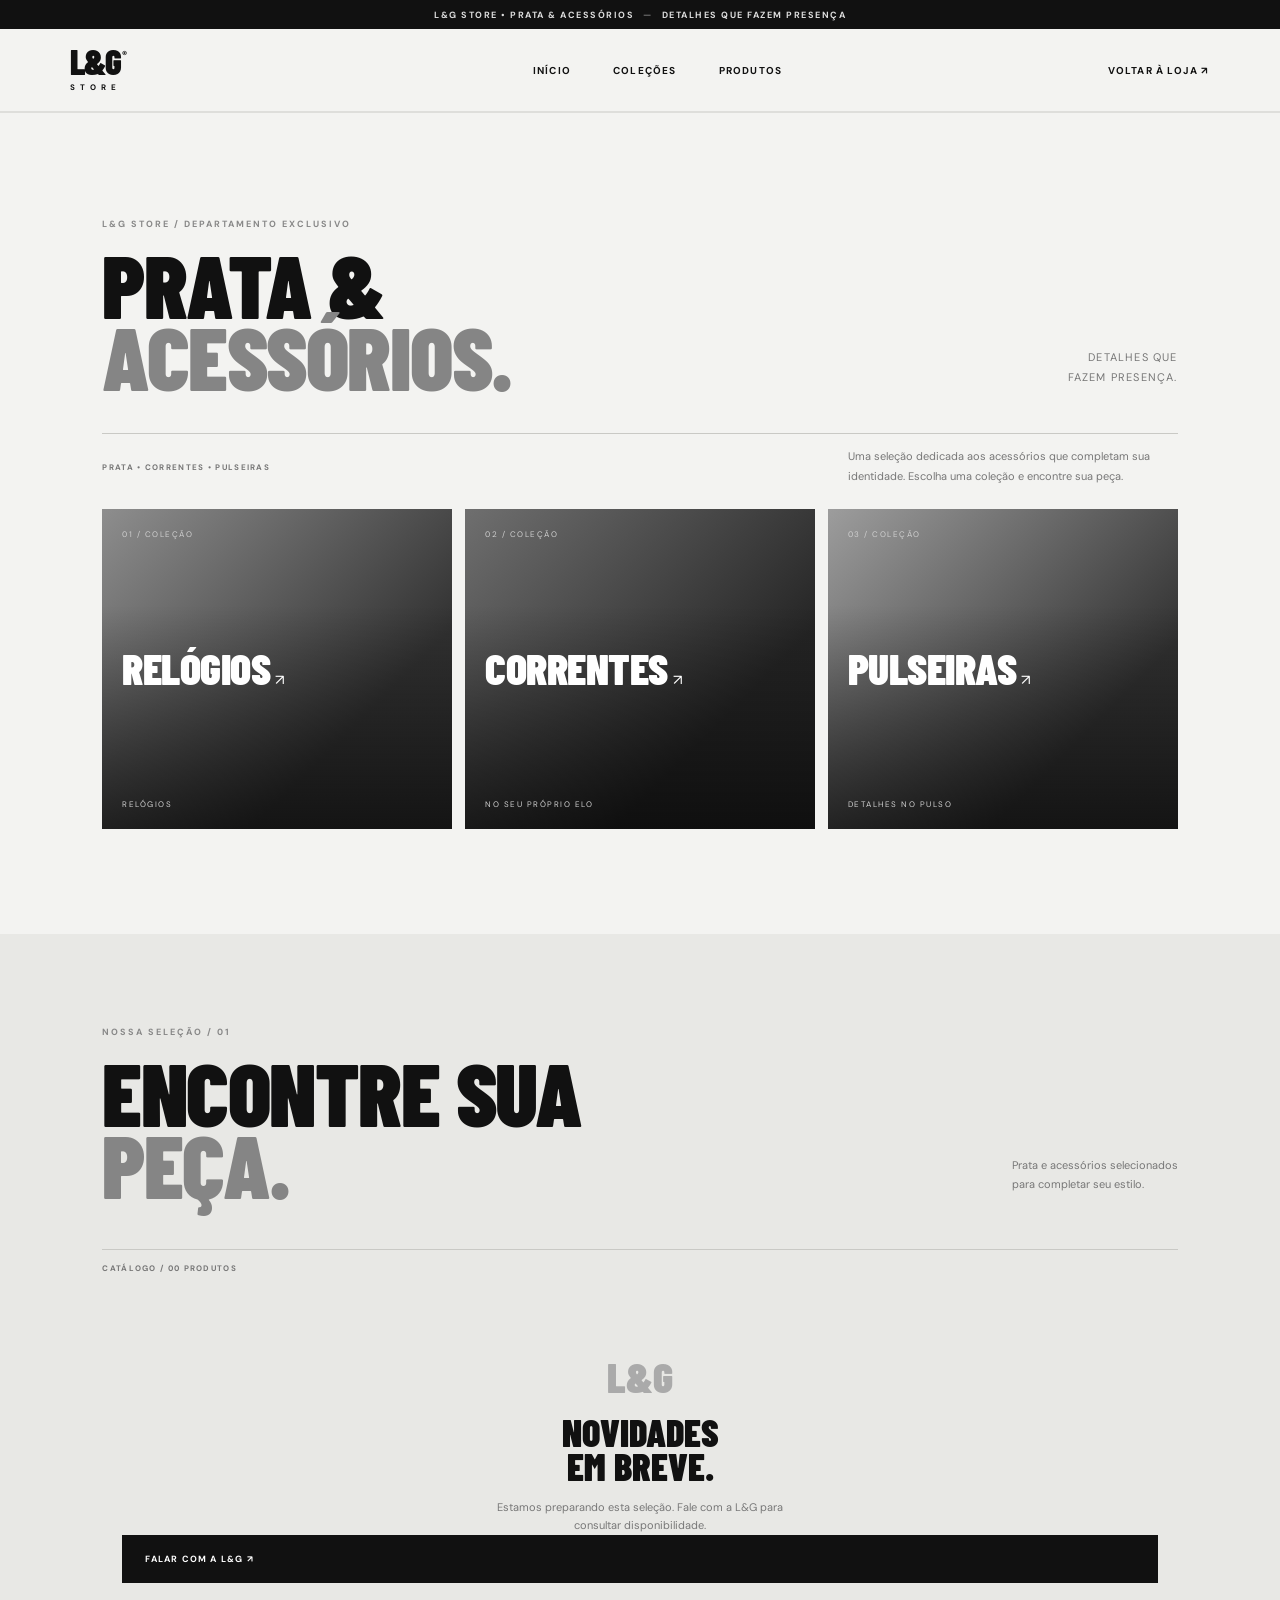
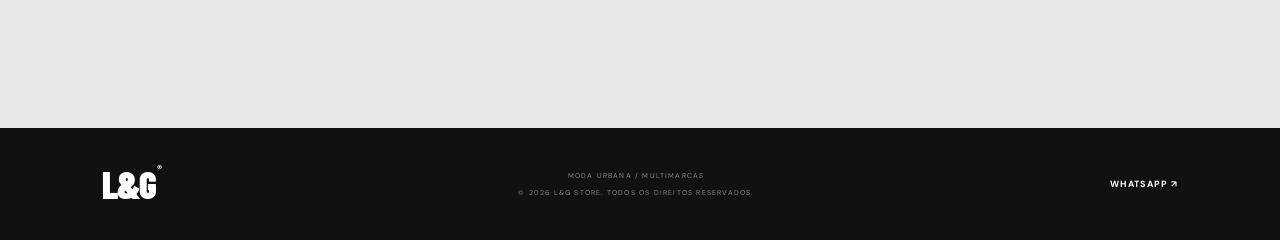
==== acessorios.html @ 32207739 "Renomear coleção prata para relógios" ====
<!doctype html>
<html lang="pt-BR">
<head>
  <meta charset="utf-8">
  <meta name="viewport" content="width=device-width, initial-scale=1">
  <meta name="theme-color" content="#111111">
  <meta name="description" content="Prata e acessórios — L&G STORE.">
  <title>Prata & Acessórios — L&G STORE</title>
  <link rel="preconnect" href="https://fonts.googleapis.com">
  <link rel="preconnect" href="https://fonts.gstatic.com" crossorigin>
  <link href="https://fonts.googleapis.com/css2?family=Barlow+Condensed:wght@500;600;700;800;900&family=DM+Sans:wght@400;500;600;700&display=swap" rel="stylesheet">
  <link rel="stylesheet" href="assets/style.css">
</head>
<body>
  <div class="announcement">L&amp;G STORE • PRATA &amp; ACESSÓRIOS <span>—</span> DETALHES QUE FAZEM PRESENÇA</div>
  <header class="site-header">
    <a class="wordmark" href="index.html" aria-label="L&G Store início">L&amp;G<span>®</span><small>STORE</small></a>
    <nav class="desktop-nav" aria-label="Navegação principal">
      <a href="index.html">INÍCIO</a>
      <a href="#colecoes">COLEÇÕES</a>
      <a href="#catalogo">PRODUTOS</a>
    </nav>
    <div class="header-actions">
      <a class="bag-link" href="index.html#sacola">VOLTAR À LOJA ↗</a>
    </div>
  </header>

  <main>
    <section class="silver-section" id="colecoes">
      <div class="silver-inner">
        <div class="silver-heading">
          <div><p class="eyebrow dark-eyebrow">L&amp;G STORE / DEPARTAMENTO EXCLUSIVO</p><h2>PRATA &amp;<br><span>ACESSÓRIOS.</span></h2></div>
          <p>DETALHES QUE<br>FAZEM PRESENÇA.</p>
        </div>
        <div class="silver-intro"><span>PRATA • CORRENTES • PULSEIRAS</span><p>Uma seleção dedicada aos acessórios que completam sua identidade. Escolha uma coleção e encontre sua peça.</p></div>
        <div class="silver-grid">
          <a class="silver-card silver-prata" href="#catalogo" data-filter="Relógios"><span>01 / COLEÇÃO</span><strong>RELÓGIOS<span>↗</span></strong><small>RELÓGIOS</small></a>
          <a class="silver-card silver-correntes" href="#catalogo" data-filter="Correntes"><span>02 / COLEÇÃO</span><strong>CORRENTES<span>↗</span></strong><small>NO SEU PRÓPRIO ELO</small></a>
          <a class="silver-card silver-pulseiras" href="#catalogo" data-filter="Pulseiras"><span>03 / COLEÇÃO</span><strong>PULSEIRAS<span>↗</span></strong><small>DETALHES NO PULSO</small></a>
        </div>
      </div>
    </section>

    <section class="section products-section" id="catalogo">
      <div class="section-heading products-heading"><div><p class="eyebrow dark-eyebrow">NOSSA SELEÇÃO / 01</p><h2>ENCONTRE SUA<br><span>PEÇA.</span></h2></div><p class="section-note">Prata e acessórios selecionados<br>para completar seu estilo.</p></div>
      <div class="product-toolbar"><span id="accessory-count">CARREGANDO PRODUTOS...</span><button id="show-all" class="text-button" hidden>VER TODOS ×</button></div>
      <div class="product-grid" id="accessory-grid"></div>
      <div class="catalog-empty" id="accessory-empty" hidden><span class="empty-mark">L&amp;G</span><h3>NOVIDADES<br>EM BREVE.</h3><p>Estamos preparando esta seleção. Fale com a L&amp;G para consultar disponibilidade.</p><a class="button button-dark" href="https://wa.me/5511958593868" target="_blank" rel="noopener">FALAR COM A L&amp;G ↗</a></div>
    </section>
  </main>

  <footer class="site-footer">
    <a class="footer-logo" href="index.html">L&amp;G<span>®</span></a>
    <div class="footer-center"><span>MODA URBANA / MULTIMARCAS</span><span>© 2026 L&amp;G STORE. TODOS OS DIREITOS RESERVADOS.</span></div>
    <a class="footer-contact" href="https://wa.me/5511958593868" target="_blank" rel="noopener">WHATSAPP ↗</a>
  </footer>
  <script>
    const money=value=>new Intl.NumberFormat("pt-BR",{style:"currency",currency:"BRL"}).format(Number(value)||0);
    const escapeHTML=value=>String(value).replace(/[&<>"']/g,char=>({"&":"&amp;","<":"&lt;",">":"&gt;",'"':"&quot;","'":"&#39;"}[char]));
    let allProducts=[];
    let activeFilter="";
    const grid=document.querySelector("#accessory-grid");
    function renderAccessories(){
      const terms=["acessório","prata","relógio","relogio","corrente","pulseira"];
      const list=allProducts.filter(p=>{
        const category=String(p.category||"").toLocaleLowerCase("pt-BR");
        const name=String(p.name||"").toLocaleLowerCase("pt-BR");
        const isAccessory=terms.some(term=>category.includes(term)||name.includes(term));
        return isAccessory&&(!activeFilter||category.includes(activeFilter.toLocaleLowerCase("pt-BR"))||name.includes(activeFilter.toLocaleLowerCase("pt-BR")));
      });
      document.querySelector("#accessory-count").textContent="CATÁLOGO / "+String(list.length).padStart(2,"0")+" PRODUTOS";
      document.querySelector("#accessory-empty").hidden=list.length>0;
      grid.innerHTML=list.map(p=>'<article class="product-card"><a class="product-card-link" href="product.html?id='+encodeURIComponent(p.id)+'" target="_blank" rel="noopener"><div class="product-image">'+(p.image?'<img src="'+escapeHTML(p.image)+'" alt="'+escapeHTML(p.name)+'" loading="lazy">':'<span class="product-placeholder">L&amp;G</span>')+'</div><div class="product-info"><div><h3>'+escapeHTML(p.name||"Produto")+'</h3><p>'+escapeHTML([p.brand,p.category].filter(Boolean).join(" / "))+'</p></div><strong class="product-price">'+(p.originalPrice?'<span class="price-real"><small>VALOR REAL</small><del class="price-old">'+money(p.originalPrice)+'</del></span>':'')+'<span class="price-promo"><small>'+(p.originalPrice?'VALOR PROMOCIONAL':'VALOR')+'</small><strong class="price-current">'+money(p.price)+'</strong></span></strong></div><span class="product-buy">VER DETALHES ↗</span></a></article>').join("");
      document.querySelector("#show-all").hidden=!activeFilter;
    }
    fetch("products.json",{cache:"no-store"}).then(response=>{if(!response.ok)throw new Error("Catálogo indisponível");return response.json();}).then(data=>{allProducts=Array.isArray(data)?data:[];renderAccessories();}).catch(()=>{document.querySelector("#accessory-count").textContent="CATÁLOGO INDISPONÍVEL";document.querySelector("#accessory-empty").hidden=false;});
    document.querySelectorAll("[data-filter]").forEach(link=>link.addEventListener("click",()=>{activeFilter=link.dataset.filter;renderAccessories();}));
    document.querySelector("#show-all").addEventListener("click",()=>{activeFilter="";renderAccessories();});
  </script>
</body>
</html>
---- assets/style.css ----
:root{--black:#111;--ink:#171717;--gray:#777;--mid:#b9b9b9;--paper:#f3f3f1;--white:#fff;--line:#dededb;--display:"Barlow Condensed",Impact,sans-serif;--body:"DM Sans",Arial,sans-serif}*{box-sizing:border-box}html{scroll-behavior:smooth}body{margin:0;background:var(--paper);color:var(--black);font-family:var(--body);-webkit-font-smoothing:antialiased}a{color:inherit;text-decoration:none}button{font:inherit}.announcement{height:29px;background:var(--black);color:#ddd;display:flex;align-items:center;justify-content:center;gap:9px;font-size:9px;letter-spacing:1.5px;font-weight:700}.announcement span{color:#777}.site-header{height:83px;padding:0 5.5%;display:flex;align-items:center;justify-content:space-between;background:var(--paper);border-bottom:1px solid var(--line);position:relative;z-index:20}.wordmark{font-family:var(--display);font-weight:900;font-size:35px;line-height:.75;letter-spacing:-2px;position:relative}.wordmark>span,.footer-logo span{font:700 10px var(--body);vertical-align:top;letter-spacing:0;margin-left:2px}.wordmark small{display:block;font:700 8px var(--body);letter-spacing:5px;margin-top:7px}.desktop-nav{display:flex;gap:42px;margin-left:80px}.desktop-nav a,.bag-link{font-size:10px;letter-spacing:1.2px;font-weight:700}.desktop-nav a{transition:opacity .2s}.desktop-nav a:hover,.footer-contact:hover{opacity:.55}.header-actions{display:flex;align-items:center;gap:25px}.icon-button,.menu-toggle{border:0;background:none;padding:7px;cursor:pointer}.icon-button svg,.search-panel svg{width:21px;height:21px;fill:none;stroke:currentColor;stroke-width:1.7}.bag-link{display:flex;gap:9px;align-items:center}.bag-link span{background:var(--black);color:#fff;border-radius:50%;width:19px;height:19px;display:grid;place-items:center;font-size:9px}.menu-toggle{display:none}.search-panel{position:absolute;z-index:30;top:112px;left:0;width:100%;background:#fff;padding:24px 8% 28px;box-shadow:0 15px 30px #00000012}.search-panel[hidden]{display:none}.search-panel form{display:flex;align-items:center;gap:15px;border-bottom:1px solid #aaa;padding:0 0 13px}.search-panel input{border:0;outline:0;flex:1;font:500 16px var(--body);background:transparent;color:var(--black)}.search-panel form button{border:0;background:none;cursor:pointer;font-size:18px}.search-results{padding-top:14px;font-size:12px;color:#777}.search-result{display:flex;justify-content:space-between;padding:10px 0;border-bottom:1px solid #eee;color:var(--black)}.hero{min-height:590px;background:#151515;color:white;position:relative;overflow:hidden;padding:86px 8% 65px;display:flex;align-items:center}.hero:after{content:"";position:absolute;inset:0;background:linear-gradient(90deg,#111 0%,#111 46%,#111c 70%,#1118 100%);pointer-events:none}.hero-grain{position:absolute;inset:0;opacity:.12;background-image:url("data:image/svg+xml,%3Csvg viewBox='0 0 180 180' xmlns='http://www.w3.org/2000/svg'%3E%3Cfilter id='n'%3E%3CfeTurbulence type='fractalNoise' baseFrequency='.9' numOctaves='3' stitchTiles='stitch'/%3E%3C/filter%3E%3Crect width='100%25' height='100%25' filter='url(%23n)' opacity='.4'/%3E%3C/svg%3E")}.hero-copy{position:relative;z-index:2;max-width:650px}.eyebrow{font-size:9px;letter-spacing:2px;font-weight:700;color:#aaa;margin:0 0 23px;display:flex;align-items:center;gap:10px}.eyebrow-line{height:1px;width:28px;background:#aaa}.hero h1,.section-heading h2,.manifesto h2{font:900 clamp(70px,10vw,142px)/.78 var(--display);letter-spacing:-3px;margin:0;text-transform:uppercase}.hero h1 span{color:#8c8c8c}.hero h1 em{font-style:normal;font-size:.69em;letter-spacing:-1px;display:inline-block;margin-top:12px}.hero-description{max-width:370px;color:#bcbcbc;font-size:12px;line-height:1.8;margin:30px 0 28px}.button{min-height:48px;padding:0 22px;display:inline-flex;align-items:center;justify-content:space-between;gap:28px;font-size:9px;font-weight:700;letter-spacing:1.2px;border:1px solid transparent;cursor:pointer;transition:background .2s,color .2s,transform .2s}.button:hover{transform:translateY(-2px)}.button-light{background:#f1f1ef;color:#111}.button-light:hover{background:#bbb}.hero-art{position:absolute;right:8%;top:50%;transform:translateY(-50%);width:37%;height:77%;border:1px solid #ffffff30;background:linear-gradient(145deg,#3a3a3a,#171717 62%);overflow:hidden}.hero-art:before{content:"";position:absolute;width:72%;height:120%;left:15%;top:-10%;background:linear-gradient(130deg,#777,#252525 42%,#555 43%,#1c1c1c 68%);transform:rotate(14deg);opacity:.65}.hero-art:after{content:"";position:absolute;inset:0;background:linear-gradient(110deg,transparent 30%,#fff1 50%,transparent 70%)}.hero-stamp{position:absolute;top:23px;left:23px;z-index:2;font:900 31px/.8 var(--display);letter-spacing:-1px}.hero-stamp small{font:600 6px var(--body);letter-spacing:1.5px}.hero-vertical{position:absolute;right:18px;top:24px;writing-mode:vertical-rl;font-size:7px;letter-spacing:2px;color:#bbb;z-index:2}.hero-index{position:absolute;bottom:23px;left:23px;font:700 13px var(--display);z-index:2}.hero-index span{color:#777;margin:0 5px}.hero-big-type{position:absolute;right:13px;bottom:34px;text-align:right;font:900 clamp(46px,7vw,96px)/.75 var(--display);letter-spacing:-4px;z-index:2}.hero-big-type span{color:#999}.hero-bottom{position:absolute;z-index:3;bottom:21px;left:8%;right:8%;display:flex;justify-content:space-between;color:#929292;font-size:7px;letter-spacing:1.5px}.ticker{overflow:hidden;background:#d9d9d6;border-bottom:1px solid #c7c7c3;padding:15px 0}.ticker-track{display:flex;align-items:center;justify-content:space-around;gap:35px;white-space:nowrap;font:800 17px var(--display);letter-spacing:1px}.ticker-track b{font-size:15px;color:#777}.section{padding:105px 8%}.section-heading{display:flex;align-items:flex-end;justify-content:space-between;margin-bottom:42px}.dark-eyebrow{color:#888;margin-bottom:18px}.section-heading h2{font-size:clamp(58px,7vw,92px);line-height:.8;letter-spacing:-1.5px}.section-heading h2 span{color:#858585}.section-note{font-size:11px;line-height:1.8;color:#777;margin:0 0 4px}.category-grid{display:grid;grid-template-columns:1.1fr 1fr 1fr;gap:13px}.category-card{min-height:320px;position:relative;overflow:hidden;padding:20px;color:#fff;background:#272727;display:flex;flex-direction:column;justify-content:space-between;isolation:isolate}.category-card:before{content:"";position:absolute;inset:0;z-index:-1;opacity:.9;transition:transform .5s}.category-card:hover:before{transform:scale(1.06)}.category-one:before{background:linear-gradient(135deg,#777,#252525 65%)}.category-two:before{background:linear-gradient(135deg,#4b4b4b,#171717 75%)}.category-three:before{background:linear-gradient(135deg,#999,#333 75%)}.category-card:after{content:"";position:absolute;inset:0;background:linear-gradient(0deg,#0009,transparent 70%);z-index:-1}.category-number,.category-card small{font-size:8px;letter-spacing:1.5px;color:#d0d0d0}.category-card strong{font:900 clamp(36px,5vw,65px)/.8 var(--display);letter-spacing:-1px}.category-card strong span{font:400 19px var(--body);margin-left:8px}.products-section{background:#e8e8e5;padding-top:92px}.products-heading{margin-bottom:50px}.product-toolbar{display:flex;justify-content:space-between;border-top:1px solid #c9c9c5;padding:13px 0;font-size:8px;font-weight:700;letter-spacing:1.3px;color:#777}.text-button{border:0;background:none;font-size:8px;font-weight:700;letter-spacing:1px;cursor:pointer}.product-grid{display:grid;grid-template-columns:repeat(4,minmax(0,1fr));gap:14px}.product-card{min-width:0}.product-image{aspect-ratio:3/4;background:#d1d1ce;display:grid;place-items:center;position:relative;overflow:hidden}.product-image img{width:100%;height:100%;object-fit:cover}.product-placeholder{font:900 42px var(--display);color:#999;letter-spacing:-2px}.product-info{padding:13px 1px;display:flex;justify-content:space-between;gap:10px}.product-info h3{font-size:11px;margin:0 0 5px}.product-info p{font-size:9px;color:#777;margin:0}.product-price{font-size:11px;font-weight:700;white-space:nowrap}.product-buy{width:100%;border:1px solid #aaa;background:transparent;padding:12px;font-size:8px;letter-spacing:1px;font-weight:700;cursor:pointer}.product-buy:hover{background:#111;color:#fff}.catalog-empty{text-align:center;padding:65px 20px 40px}.empty-mark{font:900 42px var(--display);color:#aaa}.catalog-empty h3{font:900 38px/.9 var(--display);margin:14px 0}.catalog-empty p{font-size:11px;color:#777;max-width:330px;line-height:1.7;margin:0 auto}.manifesto{background:#181818;color:#fff;padding:27px 8% 75px}.manifesto-top{display:flex;justify-content:space-between;border-bottom:1px solid #444;padding-bottom:18px;margin-bottom:74px;font-size:8px;letter-spacing:1.5px;color:#aaa}.manifesto .eyebrow{margin-bottom:24px}.manifesto h2{font-size:clamp(64px,10vw,130px)}.manifesto h2 span{color:#777}.manifesto-bottom{display:flex;justify-content:space-between;align-items:flex-end;margin-top:43px}.manifesto-bottom p{max-width:330px;color:#aaa;font-size:11px;line-height:1.8;margin:0}.button-outline{border-color:#777;color:#fff}.button-outline:hover{background:#fff;color:#111}.site-footer{background:#111;color:#fff;padding:34px 8%;display:flex;align-items:center;justify-content:space-between}.footer-logo{font:900 37px var(--display);letter-spacing:-2px}.footer-center{display:flex;flex-direction:column;gap:8px;text-align:center;font-size:7px;letter-spacing:1.2px;color:#888}.footer-contact{font-size:9px;letter-spacing:1px;font-weight:700}.bag-drawer{position:fixed;z-index:60;right:0;top:0;height:100dvh;width:min(460px,100%);background:var(--paper);padding:30px;display:flex;flex-direction:column;transform:translateX(105%);transition:transform .3s ease}.bag-drawer.open{transform:translateX(0)}.bag-head{display:flex;justify-content:space-between;align-items:flex-start;border-bottom:1px solid #ccc;padding-bottom:20px}.bag-head h2{font:900 38px var(--display);margin:0}.bag-head h2 span{color:#888}.close-button{border:0;background:none;font-size:20px;cursor:pointer}.bag-items{flex:1;overflow:auto;padding:20px 0}.bag-empty{font-size:12px;color:#777}.bag-row{display:flex;justify-content:space-between;gap:12px;border-bottom:1px solid #ddd;padding:13px 0;font-size:11px}.bag-row button{border:0;background:none;text-decoration:underline;font-size:9px;cursor:pointer}.bag-footer{border-top:1px solid #ccc;padding-top:18px}.bag-total{display:flex;justify-content:space-between;margin-bottom:18px;font-size:10px;letter-spacing:1px}.button-dark{background:#111;color:#fff;width:100%}.button-dark:disabled{opacity:.4;cursor:not-allowed}.bag-footer small{display:block;text-align:center;color:#888;font-size:9px;margin-top:12px}.drawer-backdrop{position:fixed;inset:0;background:#0008;z-index:50;opacity:0;visibility:hidden;transition:.3s}.drawer-backdrop.visible{opacity:1;visibility:visible}.mobile-menu{display:none}
@media(max-width:760px){.announcement{font-size:7px;letter-spacing:1px}.site-header{height:70px;padding:0 5%}.wordmark{font-size:30px}.desktop-nav{display:none}.header-actions{gap:13px}.bag-link{font-size:9px}.menu-toggle{display:flex;flex-direction:column;gap:5px}.menu-toggle span{width:20px;height:1px;background:#111}.search-panel{top:99px;padding:20px 5%}.search-panel input{font-size:13px}.hero{min-height:650px;padding:75px 7% 75px;align-items:flex-start}.hero:after{background:linear-gradient(180deg,#111 0%,#111e 50%,#1119 100%)}.hero-copy{margin-top:20px}.hero h1{font-size:clamp(65px,15vw,105px)}.hero-description{font-size:11px;max-width:300px;margin-top:24px}.hero-art{width:66%;height:42%;right:7%;top:auto;bottom:62px;transform:none;opacity:.72}.hero-big-type{font-size:65px}.hero-bottom{left:7%;right:7%;font-size:6px;bottom:18px}.hero-bottom span:nth-child(2){display:none}.ticker-track{justify-content:flex-start;gap:22px;font-size:14px}.section{padding:72px 6%}.section-heading{align-items:flex-start;gap:20px;flex-direction:column;margin-bottom:30px}.section-heading h2{font-size:70px}.section-note{font-size:10px}.category-grid{grid-template-columns:1fr 1fr;gap:9px}.category-card{min-height:220px;padding:14px}.category-card:first-child{grid-column:span 2;min-height:245px}.category-card strong{font-size:clamp(36px,10vw,54px)}.category-number,.category-card small{font-size:7px}.products-section{padding-top:70px}.product-grid{grid-template-columns:repeat(2,minmax(0,1fr));gap:18px 10px}.product-info{flex-direction:column;gap:6px}.product-info h3{font-size:10px}.product-price{font-size:10px}.product-buy{padding:11px 5px;font-size:7px}.catalog-empty{padding:48px 10px 30px}.manifesto{padding:25px 6% 55px}.manifesto-top{margin-bottom:60px;font-size:7px}.manifesto h2{font-size:clamp(58px,13vw,90px)}.manifesto-bottom{align-items:flex-start;flex-direction:column;gap:25px}.site-footer{padding:28px 6%;display:grid;grid-template-columns:1fr 1fr;gap:20px}.footer-center{text-align:left;grid-column:1/-1;grid-row:2}.footer-contact{text-align:right}.bag-drawer{padding:23px}.mobile-menu{position:absolute;z-index:19;top:99px;left:0;right:0;background:#f3f3f1;padding:22px 6%;display:none;flex-direction:column}.mobile-menu.open{display:flex}.mobile-menu a{padding:15px 0;border-bottom:1px solid #ddd;font:800 24px var(--display)}}
@media(min-width:761px) and (max-width:1000px){.hero{padding-left:6%;padding-right:6%}.hero-art{right:6%;width:39%}.hero h1{font-size:100px}.section{padding-left:6%;padding-right:6%}.category-card{min-height:260px}.product-grid{grid-template-columns:repeat(3,minmax(0,1fr))}}

/* Silver department */
.silver-section{background:#171717;color:#fff;padding:94px 8% 100px;position:relative;overflow:hidden}
.silver-section:before{content:"925";position:absolute;right:5%;top:5%;font:900 clamp(150px,25vw,340px)/.8 var(--display);letter-spacing:-12px;color:#ffffff08;pointer-events:none}
.silver-inner{position:relative;z-index:1;max-width:1500px;margin:0 auto}
.silver-heading{display:flex;align-items:flex-end;justify-content:space-between;gap:25px;border-bottom:1px solid #ffffff35;padding-bottom:35px}
.silver-heading .eyebrow{color:#aaa}
.silver-heading h2{font:900 clamp(64px,8vw,112px)/.78 var(--display);letter-spacing:-2px;margin:0}
.silver-heading h2 span{color:#888}
.silver-heading>p{font-size:9px;line-height:1.8;letter-spacing:1.8px;color:#aaa;text-align:right;margin:0 0 5px}
.silver-intro{display:flex;justify-content:space-between;align-items:center;gap:25px;padding:22px 0 30px}
.silver-intro>span{font-size:9px;letter-spacing:1.5px;font-weight:700;color:#c7c7c7}
.silver-intro p{max-width:330px;color:#999;font-size:10px;line-height:1.7;margin:0}
.silver-grid{display:grid;grid-template-columns:repeat(3,minmax(0,1fr));gap:13px}
.silver-card{min-height:290px;padding:19px;display:flex;flex-direction:column;justify-content:space-between;position:relative;overflow:hidden;background:#292929;color:#fff;border:1px solid #ffffff20;isolation:isolate}
.silver-card:before{content:"";position:absolute;inset:0;z-index:-2;transition:transform .5s}
.silver-card:hover:before{transform:scale(1.06)}
.silver-card:after{content:"";position:absolute;inset:0;z-index:-1;background:linear-gradient(0deg,#080808e8,transparent 75%)}
.silver-prata:before{background:radial-gradient(ellipse at 70% 35%,#bdbdbd,#555 34%,#242424 75%)}
.silver-correntes:before{background:radial-gradient(ellipse at 55% 42%,#999,#454545 38%,#202020 78%)}
.silver-pulseiras:before{background:radial-gradient(ellipse at 65% 35%,#aaa,#4a4a4a 35%,#202020 78%)}
.silver-card>span,.silver-card small{font-size:8px;letter-spacing:1.5px;color:#d0d0d0}
.silver-card strong{font:900 clamp(34px,4.5vw,60px)/.85 var(--display);letter-spacing:-1px}
.silver-card strong span{font:400 17px var(--body);margin-left:8px}
@media(max-width:760px){
 .silver-section{padding:70px 6% 75px}
 .silver-heading{align-items:flex-start;flex-direction:column;padding-bottom:25px}
 .silver-heading h2{font-size:clamp(58px,13vw,86px)}
 .silver-heading>p{text-align:left}
 .silver-intro{align-items:flex-start;flex-direction:column;gap:10px;padding:18px 0 22px}
 .silver-grid{grid-template-columns:1fr 1fr;gap:9px}
 .silver-card{min-height:205px;padding:14px}
 .silver-card:last-child{grid-column:span 2;min-height:190px}
 .silver-card strong{font-size:clamp(35px,9vw,52px)}
}

/* Silver department — unified with the L&G editorial layout */
.silver-section{background:var(--paper);color:var(--black);padding:105px 8%;border-top:1px solid var(--line)}
.silver-section:before{display:none}
.silver-inner{max-width:none}
.silver-heading{align-items:flex-end;border:0;padding:0;margin-bottom:42px}
.silver-heading .eyebrow{color:#888;margin-bottom:18px}
.silver-heading h2{font:900 clamp(58px,7vw,92px)/.8 var(--display);letter-spacing:-1.5px;margin:0}
.silver-heading h2 span{color:#858585}
.silver-heading>p{color:#777;font-size:11px;line-height:1.8;letter-spacing:1.2px;margin:0 0 4px}
.silver-intro{border-top:1px solid #c9c9c5;padding:13px 0 22px}
.silver-intro>span{color:#777;font-size:8px;letter-spacing:1.3px}
.silver-intro p{color:#777;font-size:11px;line-height:1.8}
.silver-grid{gap:13px}
.silver-card{min-height:320px;padding:20px;border:0;background:#272727;isolation:isolate}
.silver-card:before{opacity:.9}
.silver-prata:before{background:linear-gradient(135deg,#999,#333 70%)}
.silver-correntes:before{background:linear-gradient(135deg,#777,#252525 70%)}
.silver-pulseiras:before{background:linear-gradient(135deg,#aaa,#333 72%)}
.silver-card:after{background:linear-gradient(0deg,#0009,transparent 70%)}
.silver-card>span,.silver-card small{font-size:8px;letter-spacing:1.5px;color:#d0d0d0}
.silver-card strong{font:900 clamp(36px,5vw,65px)/.8 var(--display);letter-spacing:-1px}
.silver-card strong span{font:400 19px var(--body);margin-left:8px}
@media(max-width:760px){
 .silver-section{padding:72px 6%}
 .silver-heading{align-items:flex-start;flex-direction:column;gap:20px;margin-bottom:30px}
 .silver-heading h2{font-size:70px}
 .silver-heading>p{font-size:10px}
 .silver-intro{align-items:flex-start;flex-direction:column;gap:10px;padding:13px 0 20px}
 .silver-grid{grid-template-columns:1fr 1fr;gap:9px}
 .silver-card{min-height:220px;padding:14px}
 .silver-card:last-child{grid-column:span 2;min-height:245px}
 .silver-card strong{font-size:clamp(36px,10vw,54px)}
}
@media(min-width:761px) and (max-width:1000px){.silver-section{padding-left:6%;padding-right:6%}.silver-card{min-height:260px}}


/* Página de detalhes do produto */
.product-details-section{background:var(--paper);padding:36px 8% 100px;min-height:70vh}
.product-details-section[hidden]{display:none}
.details-top{display:flex;justify-content:space-between;align-items:center;border-bottom:1px solid var(--line);padding-bottom:16px;margin-bottom:32px;font-size:8px;letter-spacing:1.3px;color:#777}
.details-back{border:0;background:none;padding:8px 0;font:700 9px var(--body);letter-spacing:1px;cursor:pointer;color:var(--black)}
.details-layout{display:grid;grid-template-columns:minmax(0,1.15fr) minmax(300px,.85fr);gap:6%;align-items:start}
.details-gallery{display:grid;grid-template-columns:1fr 1fr;gap:12px}
.details-gallery img{width:100%;aspect-ratio:3/4;object-fit:cover;background:#ddd}
.details-copy{padding:15px 0;max-width:480px}
.details-copy h2{font:900 clamp(48px,6vw,76px)/.85 var(--display);letter-spacing:-1.5px;margin:0 0 20px}
.details-description{font-size:11px;color:#777;line-height:1.8;margin:0 0 30px}
.details-option{border-top:1px solid #ccc;padding:18px 0}
.details-option>span{display:flex;justify-content:space-between;font-size:9px;letter-spacing:1.2px;font-weight:700}
.details-option>span b{color:#777}
.color-options,.size-options{display:flex;gap:8px;flex-wrap:wrap;margin-top:14px}
.color-option,.size-option{border:1px solid #bbb;background:transparent;padding:11px 15px;font-size:9px;font-weight:700;letter-spacing:.5px;cursor:pointer}
.color-option.active{background:#111;color:#fff;border-color:#111}
.size-option.available{background:#111;color:#fff;border-color:#111;min-width:52px}
.size-option.sold-out{color:#aaa;text-decoration:line-through;cursor:not-allowed;background:#e8e8e5}
.stock-note{font-size:10px;line-height:1.7;color:#777;margin:8px 0 22px}
.details-buy{width:100%;min-height:52px;background:#111;color:#fff;border:1px solid #111;font-size:9px;font-weight:700;letter-spacing:1.2px;cursor:pointer}
.details-buy:hover{background:#333}
@media(max-width:760px){
 .product-details-section{padding:25px 6% 70px}
 .details-top{font-size:7px}
 .details-layout{grid-template-columns:1fr;gap:25px}
 .details-gallery{gap:8px}
 .details-copy{padding:0}
 .details-copy h2{font-size:58px}
}

/* Card inteiro abre a página individual do produto em nova aba */
.product-card-link{display:block;color:inherit}
.product-card-link .product-buy{display:block;text-align:center}
.product-card-link:hover .product-buy{background:#111;color:#fff}


/* Preço promocional */
.product-price{display:flex;flex-direction:column;align-items:flex-end;gap:6px;white-space:nowrap}.price-real,.price-promo{display:flex;flex-direction:column;align-items:flex-end;gap:2px}.price-real small,.price-promo small{font-size:7px;letter-spacing:1px;font-weight:700;color:#777}.price-old{font-size:9px;color:#888;text-decoration:line-through;font-weight:500}.price-promo{background:#111;color:#fff;padding:6px 8px}.price-promo small{color:#c5c5c5}.price-current{font-size:13px;font-weight:900;color:#fff}


/* Tipografia mais equilibrada nos cards de categorias */
.category-card strong,
.silver-card strong{font-size:clamp(27px,3.4vw,44px);line-height:.9;letter-spacing:-.5px}
.category-card strong span,
.silver-card strong span{font-size:15px;margin-left:5px}
@media(max-width:760px){
  .category-card strong,
  .silver-card strong{font-size:clamp(24px,6.8vw,36px);line-height:.92;letter-spacing:-.3px}
  .category-card strong span,
  .silver-card strong span{font-size:13px;margin-left:4px}
}


/* Ajuste específico para o título ACESSÓRIOS caber no card */
.category-three strong{font-size:clamp(22px,2.6vw,34px);letter-spacing:-.7px;white-space:nowrap}
.category-three strong span{font-size:13px;margin-left:4px}
@media(max-width:760px){
  .category-three strong{font-size:clamp(21px,5.6vw,29px);letter-spacing:-.5px}
  .category-three strong span{font-size:12px;margin-left:3px}
}


/* Imagem centralizada no card de Prata & Acessórios */
.category-three:before{
  background:
    linear-gradient(0deg,rgba(0,0,0,.38),rgba(0,0,0,.08)),
    url("Joias Prateadas Flutuando em Estúdio.png") center center / cover no-repeat;
}


/* Imagem centralizada no card de Camisetas */
.category-one:before{
  background:
    linear-gradient(0deg,rgba(0,0,0,.38),rgba(0,0,0,.08)),
    url("Camisetas Polo Flutuantes em Estúdio Futurista.png") center center / cover no-repeat;
}


/* Imagem centralizada no card de Calças */
.category-two:before{
  background:
    linear-gradient(0deg,rgba(0,0,0,.38),rgba(0,0,0,.08)),
    url("Trio de Calças Flutuantes em Estúdio Futurista.png") center center / cover no-repeat;
}
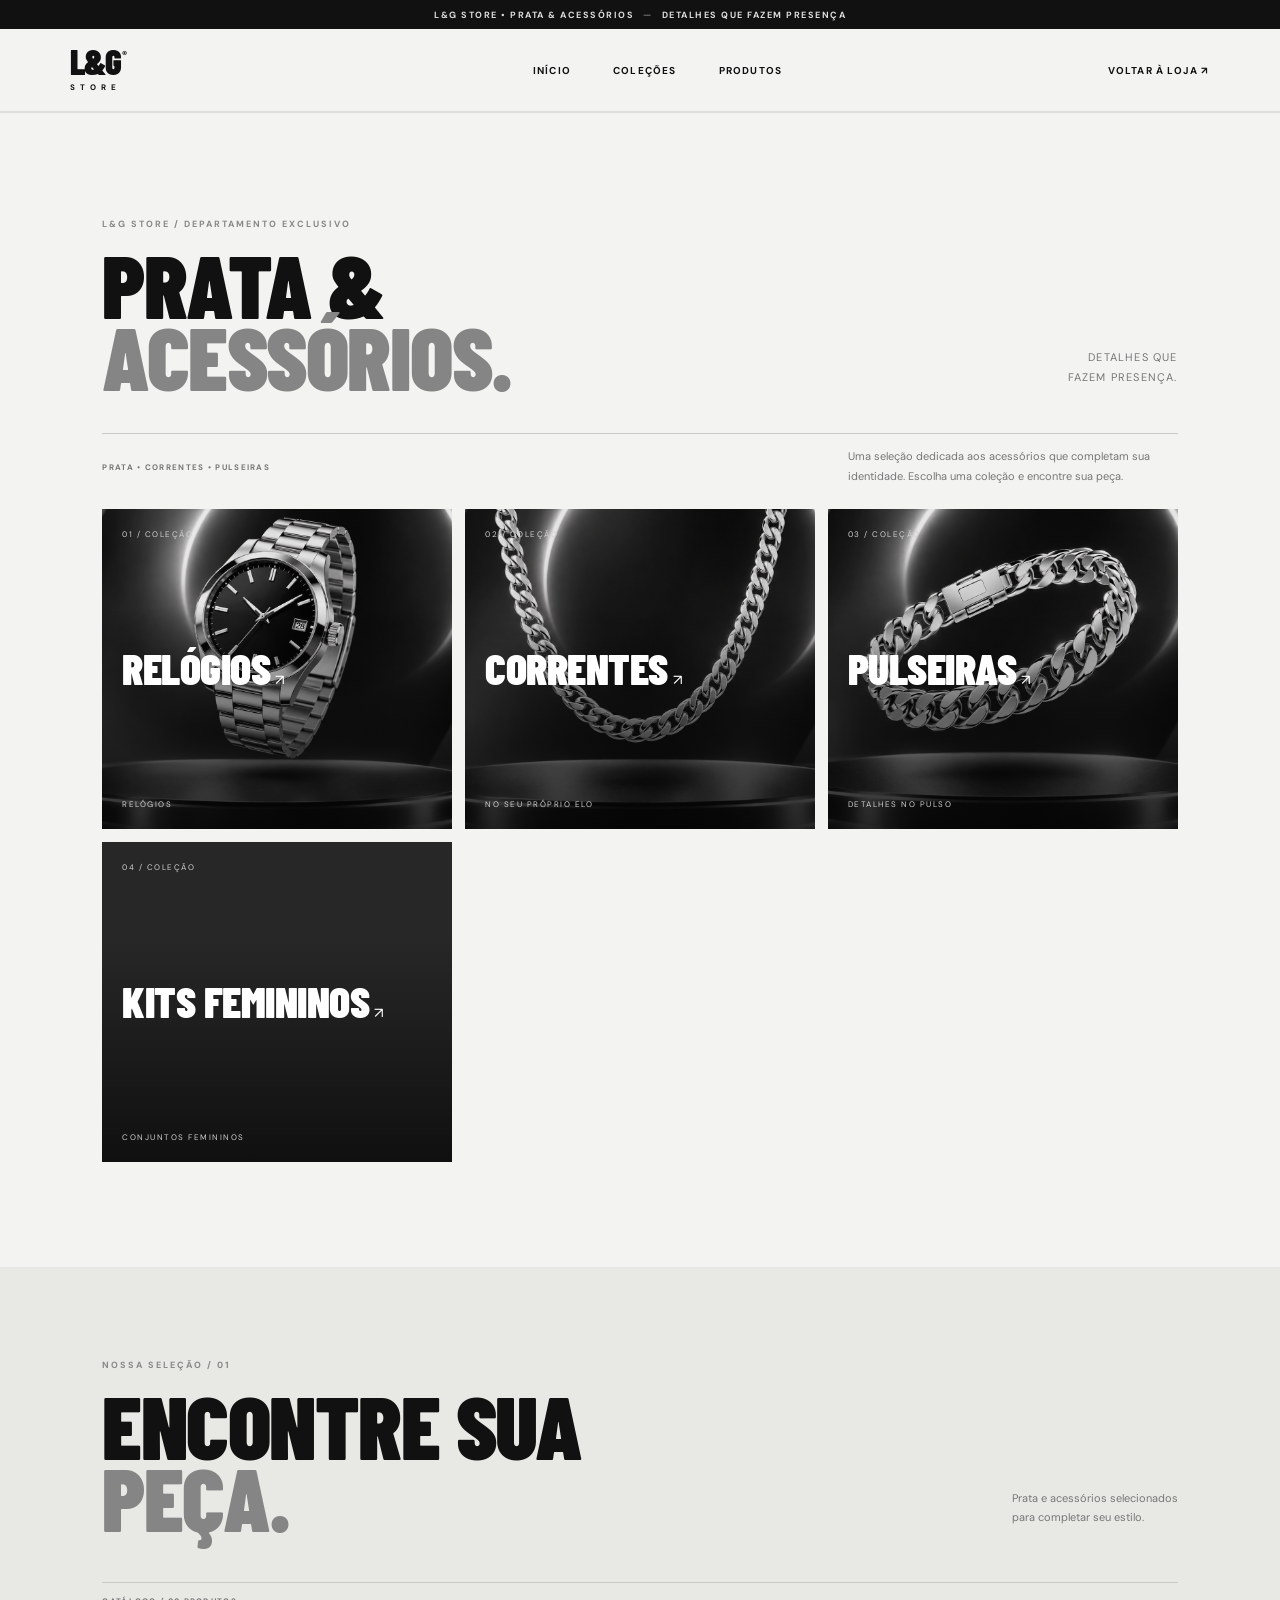
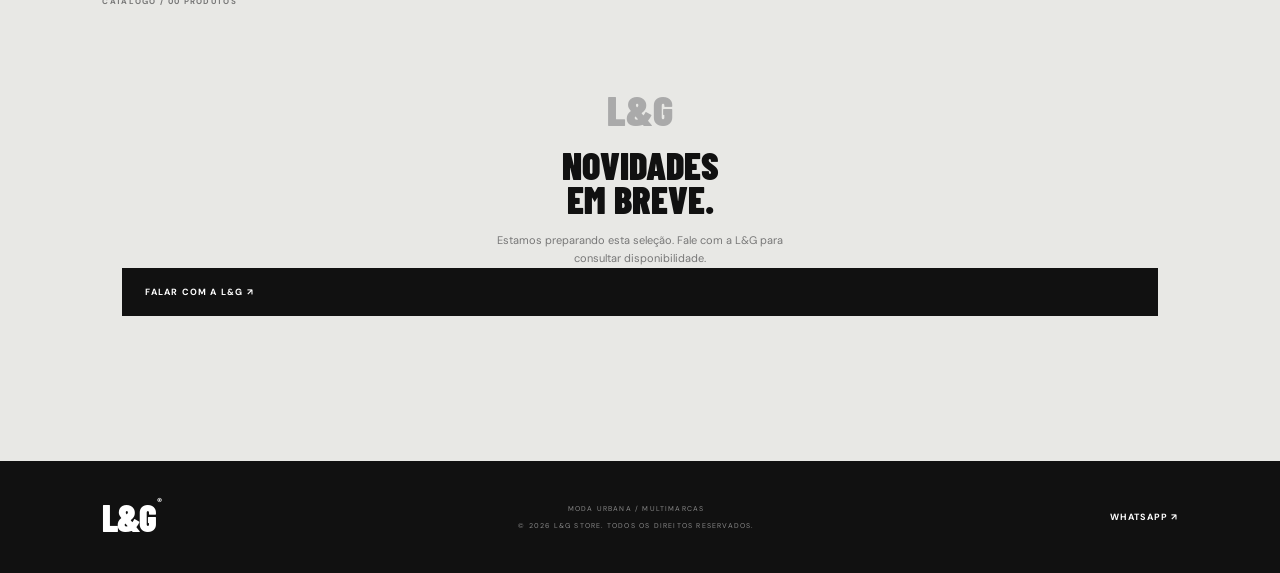
==== commit 5988fba5: "Adiciona coleção Kits Femininos em Prata & Acessórios" ====
--- a/acessorios.html
+++ b/acessorios.html
@@ -34,9 +34,10 @@
         </div>
         <div class="silver-intro"><span>PRATA • CORRENTES • PULSEIRAS</span><p>Uma seleção dedicada aos acessórios que completam sua identidade. Escolha uma coleção e encontre sua peça.</p></div>
         <div class="silver-grid">
-          <a class="silver-card silver-prata" href="#catalogo" data-filter="Relógios"><span>01 / COLEÇÃO</span><strong>RELÓGIOS<span>↗</span></strong><small>RELÓGIOS</small></a>
-          <a class="silver-card silver-correntes" href="#catalogo" data-filter="Correntes"><span>02 / COLEÇÃO</span><strong>CORRENTES<span>↗</span></strong><small>NO SEU PRÓPRIO ELO</small></a>
-          <a class="silver-card silver-pulseiras" href="#catalogo" data-filter="Pulseiras"><span>03 / COLEÇÃO</span><strong>PULSEIRAS<span>↗</span></strong><small>DETALHES NO PULSO</small></a>
+          <a class="silver-card silver-prata" href="relogios.html"><span>01 / COLEÇÃO</span><strong>RELÓGIOS<span>↗</span></strong><small>RELÓGIOS</small></a>
+          <a class="silver-card silver-correntes" href="correntes.html"><span>02 / COLEÇÃO</span><strong>CORRENTES<span>↗</span></strong><small>NO SEU PRÓPRIO ELO</small></a>
+          <a class="silver-card silver-pulseiras" href="pulseiras.html"><span>03 / COLEÇÃO</span><strong>PULSEIRAS<span>↗</span></strong><small>DETALHES NO PULSO</small></a>
+          <a class="silver-card silver-kits" href="#catalogo" data-filter="kits femininos"><span>04 / COLEÇÃO</span><strong>KITS FEMININOS<span>↗</span></strong><small>CONJUNTOS FEMININOS</small></a>
         </div>
       </div>
     </section>
@@ -61,7 +62,7 @@
     let activeFilter="";
     const grid=document.querySelector("#accessory-grid");
     function renderAccessories(){
-      const terms=["acessório","prata","relógio","relogio","corrente","pulseira"];
+      const terms=["acessório","prata","relógio","relogio","corrente","pulseira","kit","feminino"];
       const list=allProducts.filter(p=>{
         const category=String(p.category||"").toLocaleLowerCase("pt-BR");
         const name=String(p.name||"").toLocaleLowerCase("pt-BR");
--- a/assets/style.css
+++ b/assets/style.css
@@ -19,9 +19,9 @@
 .silver-card:before{content:"";position:absolute;inset:0;z-index:-2;transition:transform .5s}
 .silver-card:hover:before{transform:scale(1.06)}
 .silver-card:after{content:"";position:absolute;inset:0;z-index:-1;background:linear-gradient(0deg,#080808e8,transparent 75%)}
-.silver-prata:before{background:radial-gradient(ellipse at 70% 35%,#bdbdbd,#555 34%,#242424 75%)}
-.silver-correntes:before{background:radial-gradient(ellipse at 55% 42%,#999,#454545 38%,#202020 78%)}
-.silver-pulseiras:before{background:radial-gradient(ellipse at 65% 35%,#aaa,#4a4a4a 35%,#202020 78%)}
+.silver-prata:before{background:linear-gradient(0deg,#1119,transparent 70%),url("Relógio de Aço em Plataforma Iluminada.png") center/cover no-repeat}
+.silver-correntes:before{background:linear-gradient(0deg,#1119,transparent 70%),url("Colar Cuban Prateado em Exibição Futurista.png") center/cover no-repeat}
+.silver-pulseiras:before{background:linear-gradient(0deg,#1119,transparent 70%),url("Pulseira cubana prateada em destaque.png") center/cover no-repeat}
 .silver-card>span,.silver-card small{font-size:8px;letter-spacing:1.5px;color:#d0d0d0}
 .silver-card strong{font:900 clamp(34px,4.5vw,60px)/.85 var(--display);letter-spacing:-1px}
 .silver-card strong span{font:400 17px var(--body);margin-left:8px}
@@ -158,3 +158,12 @@
     linear-gradient(0deg,rgba(0,0,0,.38),rgba(0,0,0,.08)),
     url("Trio de Calças Flutuantes em Estúdio Futurista.png") center center / cover no-repeat;
 }
+/* Ajuste do título de lançamentos para caber melhor em telas pequenas */
+@media(max-width:760px){.products-heading h2{font-size:clamp(48px,12vw,62px);letter-spacing:-1px}}
+
+
+/* Imagens das coleções de acessórios — regras finais para prevalecer sobre os estilos anteriores */
+.silver-card:before{background-position:center!important;background-size:cover!important;background-repeat:no-repeat!important}
+.silver-prata:before{background-image:linear-gradient(0deg,#1119,transparent 70%),url("Relógio de Aço em Plataforma Iluminada.png")!important}
+.silver-correntes:before{background-image:linear-gradient(0deg,#1119,transparent 70%),url("Colar Cuban Prateado em Exibição Futurista.png")!important}
+.silver-pulseiras:before{background-image:linear-gradient(0deg,#1119,transparent 70%),url("Pulseira cubana prateada em destaque.png")!important}
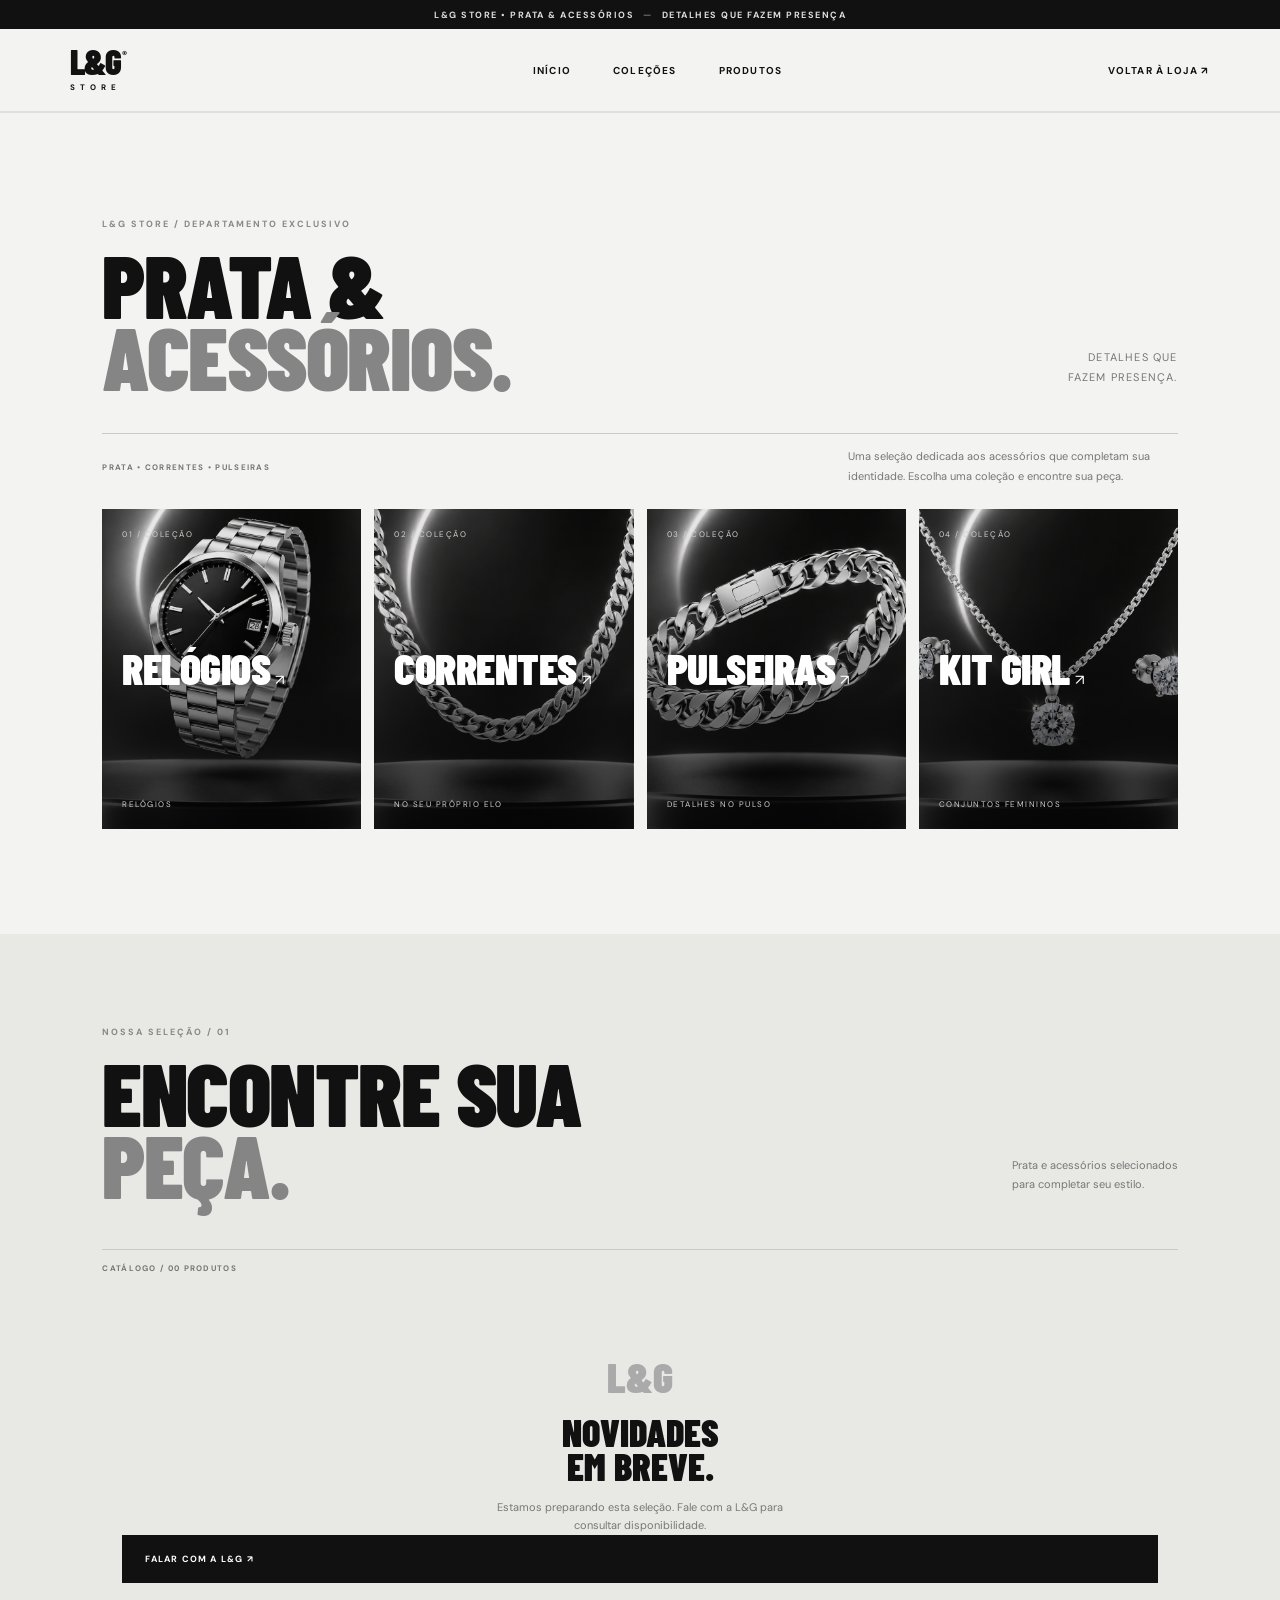
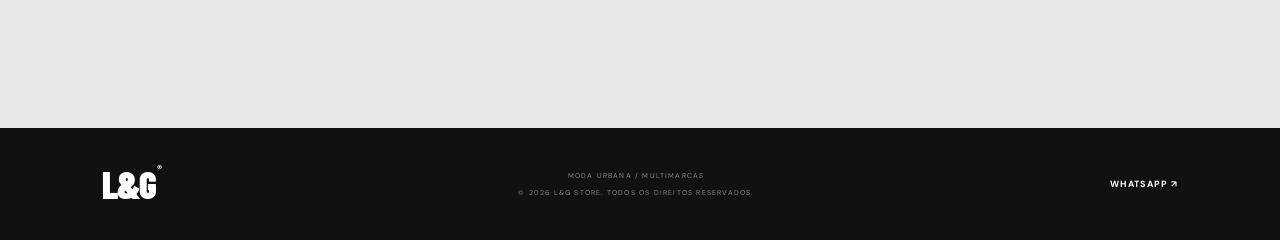
==== commit 16b5b15b: "Renomeia coleção para KIT GIRL" ====
--- a/acessorios.html
+++ b/acessorios.html
@@ -37,7 +37,7 @@
           <a class="silver-card silver-prata" href="relogios.html"><span>01 / COLEÇÃO</span><strong>RELÓGIOS<span>↗</span></strong><small>RELÓGIOS</small></a>
           <a class="silver-card silver-correntes" href="correntes.html"><span>02 / COLEÇÃO</span><strong>CORRENTES<span>↗</span></strong><small>NO SEU PRÓPRIO ELO</small></a>
           <a class="silver-card silver-pulseiras" href="pulseiras.html"><span>03 / COLEÇÃO</span><strong>PULSEIRAS<span>↗</span></strong><small>DETALHES NO PULSO</small></a>
-          <a class="silver-card silver-kits" href="#catalogo" data-filter="kits femininos"><span>04 / COLEÇÃO</span><strong>KITS FEMININOS<span>↗</span></strong><small>CONJUNTOS FEMININOS</small></a>
+          <a class="silver-card silver-kits" href="#catalogo" data-filter="kit girl"><span>04 / COLEÇÃO</span><strong>KIT GIRL<span>↗</span></strong><small>CONJUNTOS FEMININOS</small></a>
         </div>
       </div>
     </section>
--- a/assets/style.css
+++ b/assets/style.css
@@ -167,3 +167,10 @@
 .silver-prata:before{background-image:linear-gradient(0deg,#1119,transparent 70%),url("Relógio de Aço em Plataforma Iluminada.png")!important}
 .silver-correntes:before{background-image:linear-gradient(0deg,#1119,transparent 70%),url("Colar Cuban Prateado em Exibição Futurista.png")!important}
 .silver-pulseiras:before{background-image:linear-gradient(0deg,#1119,transparent 70%),url("Pulseira cubana prateada em destaque.png")!important}
+
+
+/* Quarta coleção: Kits Femininos */
+.silver-grid{grid-template-columns:repeat(4,minmax(0,1fr))}
+.silver-kits:before{background-image:linear-gradient(0deg,#1119,transparent 70%),url("Joias de Diamante em Estúdio Futurista.png")!important}
+@media(min-width:761px) and (max-width:1000px){.silver-grid{grid-template-columns:repeat(2,minmax(0,1fr))}}
+@media(max-width:760px){.silver-grid{grid-template-columns:repeat(2,minmax(0,1fr))}.silver-card:last-child{grid-column:auto;min-height:220px}.silver-kits strong{font-size:clamp(21px,5.7vw,32px);white-space:normal}}
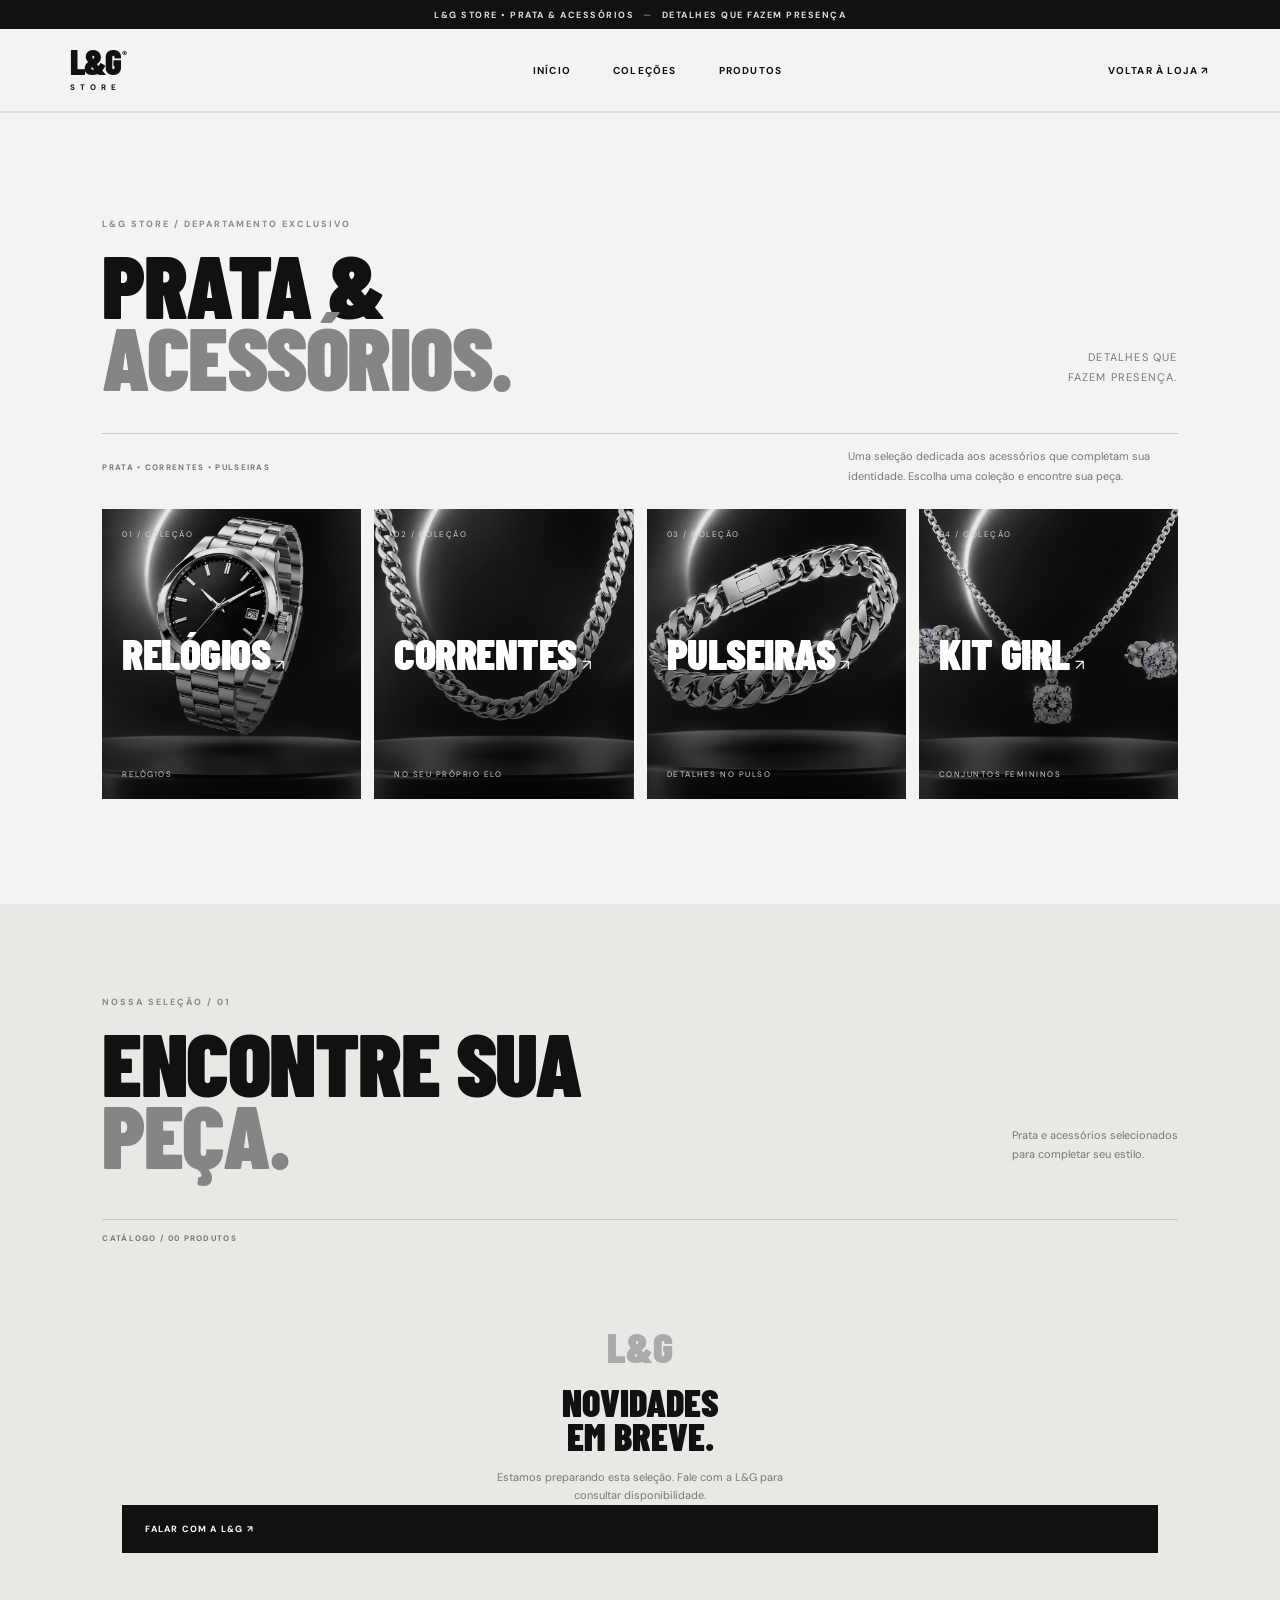
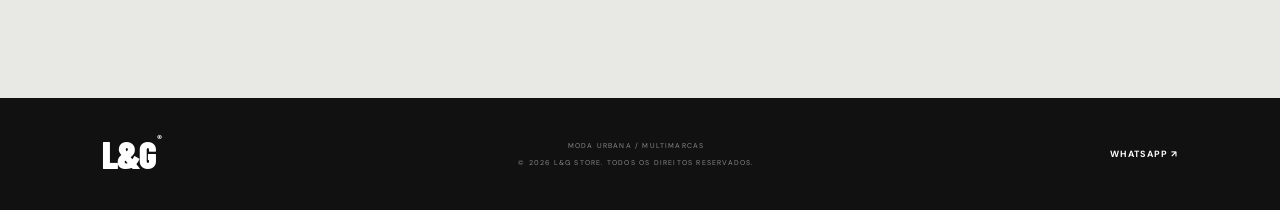
==== commit 1b0be482: "Oculta produtos Kit Girl da seleção geral de acessórios" ====
--- a/acessorios.html
+++ b/acessorios.html
@@ -37,7 +37,7 @@
           <a class="silver-card silver-prata" href="relogios.html"><span>01 / COLEÇÃO</span><strong>RELÓGIOS<span>↗</span></strong><small>RELÓGIOS</small></a>
           <a class="silver-card silver-correntes" href="correntes.html"><span>02 / COLEÇÃO</span><strong>CORRENTES<span>↗</span></strong><small>NO SEU PRÓPRIO ELO</small></a>
           <a class="silver-card silver-pulseiras" href="pulseiras.html"><span>03 / COLEÇÃO</span><strong>PULSEIRAS<span>↗</span></strong><small>DETALHES NO PULSO</small></a>
-          <a class="silver-card silver-kits" href="#catalogo" data-filter="kit girl"><span>04 / COLEÇÃO</span><strong>KIT GIRL<span>↗</span></strong><small>CONJUNTOS FEMININOS</small></a>
+          <a class="silver-card silver-kits" href="kit-girl.html"><span>04 / COLEÇÃO</span><strong>KIT GIRL<span>↗</span></strong><small>CONJUNTOS FEMININOS</small></a>
         </div>
       </div>
     </section>
@@ -66,6 +66,8 @@
       const list=allProducts.filter(p=>{
         const category=String(p.category||"").toLocaleLowerCase("pt-BR");
         const name=String(p.name||"").toLocaleLowerCase("pt-BR");
+        // KIT GIRL possui página própria e não deve aparecer em "Encontre sua peça".
+        if(category.includes("kit girl")||name.includes("kit girl"))return false;
         const isAccessory=terms.some(term=>category.includes(term)||name.includes(term));
         return isAccessory&&(!activeFilter||category.includes(activeFilter.toLocaleLowerCase("pt-BR"))||name.includes(activeFilter.toLocaleLowerCase("pt-BR")));
       });
--- a/assets/style.css
+++ b/assets/style.css
@@ -174,3 +174,6 @@
 .silver-kits:before{background-image:linear-gradient(0deg,#1119,transparent 70%),url("Joias de Diamante em Estúdio Futurista.png")!important}
 @media(min-width:761px) and (max-width:1000px){.silver-grid{grid-template-columns:repeat(2,minmax(0,1fr))}}
 @media(max-width:760px){.silver-grid{grid-template-columns:repeat(2,minmax(0,1fr))}.silver-card:last-child{grid-column:auto;min-height:220px}.silver-kits strong{font-size:clamp(21px,5.7vw,32px);white-space:normal}}
+
+/* Alinhamento uniforme das quatro coleções de acessórios */
+.silver-grid{grid-template-columns:repeat(4,minmax(0,1fr));align-items:stretch}.silver-card{min-width:0;min-height:290px}.silver-kits strong{white-space:nowrap}@media(min-width:761px) and (max-width:1050px){.silver-grid{grid-template-columns:repeat(2,minmax(0,1fr))}}@media(max-width:760px){.silver-grid{grid-template-columns:repeat(2,minmax(0,1fr));gap:9px}.silver-card{min-height:220px;padding:14px}.silver-kits strong{font-size:clamp(22px,6vw,34px);white-space:nowrap}}
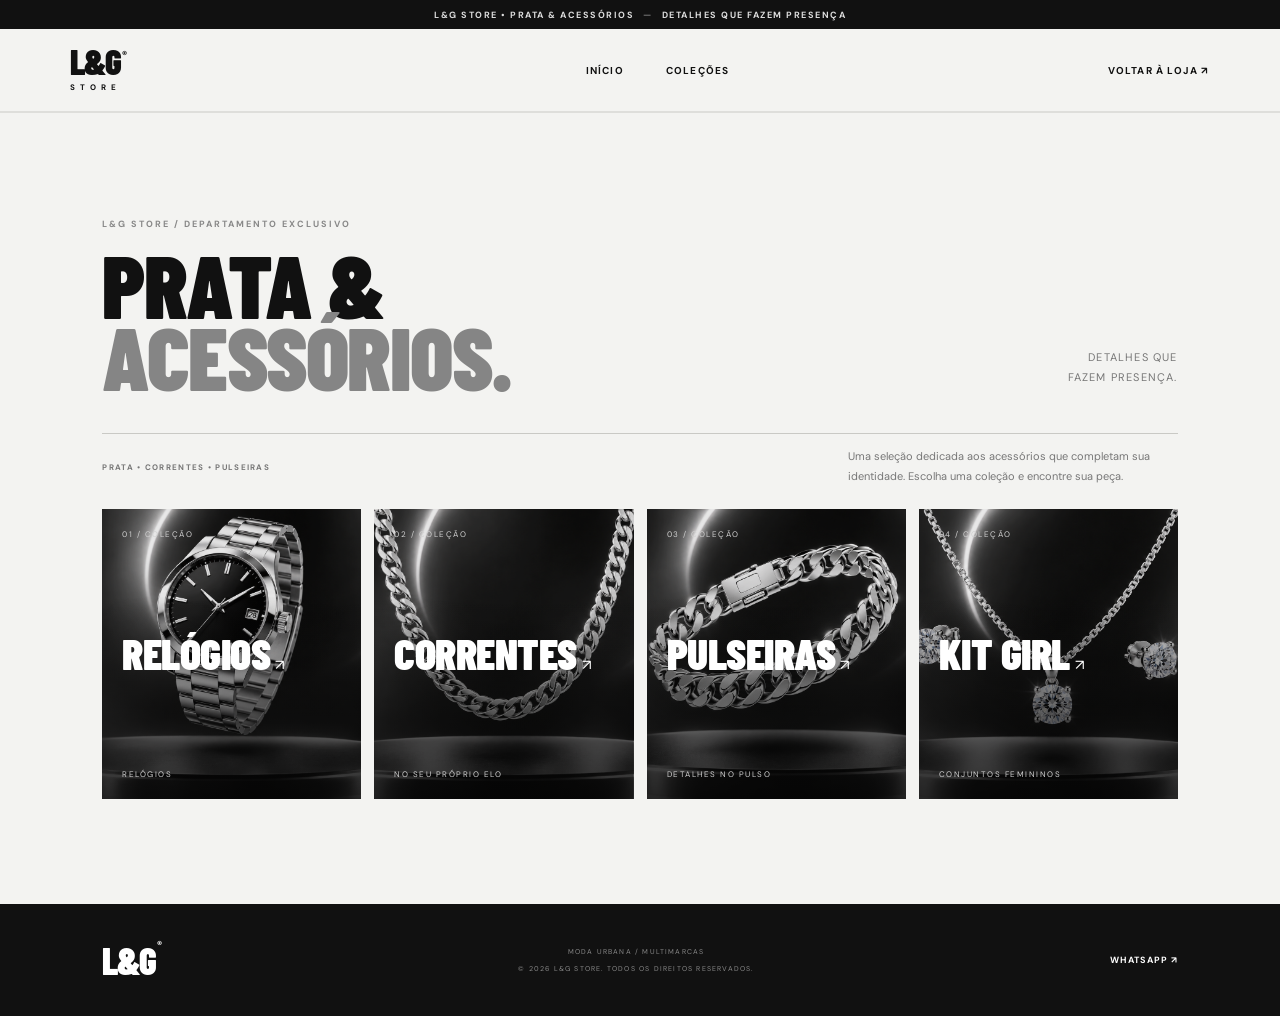
==== commit 65a4007a: "Remove seção Encontre sua peça da página de acessórios" ====
--- a/acessorios.html
+++ b/acessorios.html
@@ -18,7 +18,6 @@
     <nav class="desktop-nav" aria-label="Navegação principal">
       <a href="index.html">INÍCIO</a>
       <a href="#colecoes">COLEÇÕES</a>
-      <a href="#catalogo">PRODUTOS</a>
     </nav>
     <div class="header-actions">
       <a class="bag-link" href="index.html#sacola">VOLTAR À LOJA ↗</a>
@@ -42,12 +41,7 @@
       </div>
     </section>
 
-    <section class="section products-section" id="catalogo">
-      <div class="section-heading products-heading"><div><p class="eyebrow dark-eyebrow">NOSSA SELEÇÃO / 01</p><h2>ENCONTRE SUA<br><span>PEÇA.</span></h2></div><p class="section-note">Prata e acessórios selecionados<br>para completar seu estilo.</p></div>
-      <div class="product-toolbar"><span id="accessory-count">CARREGANDO PRODUTOS...</span><button id="show-all" class="text-button" hidden>VER TODOS ×</button></div>
-      <div class="product-grid" id="accessory-grid"></div>
-      <div class="catalog-empty" id="accessory-empty" hidden><span class="empty-mark">L&amp;G</span><h3>NOVIDADES<br>EM BREVE.</h3><p>Estamos preparando esta seleção. Fale com a L&amp;G para consultar disponibilidade.</p><a class="button button-dark" href="https://wa.me/5511958593868" target="_blank" rel="noopener">FALAR COM A L&amp;G ↗</a></div>
-    </section>
+
   </main>
 
   <footer class="site-footer">
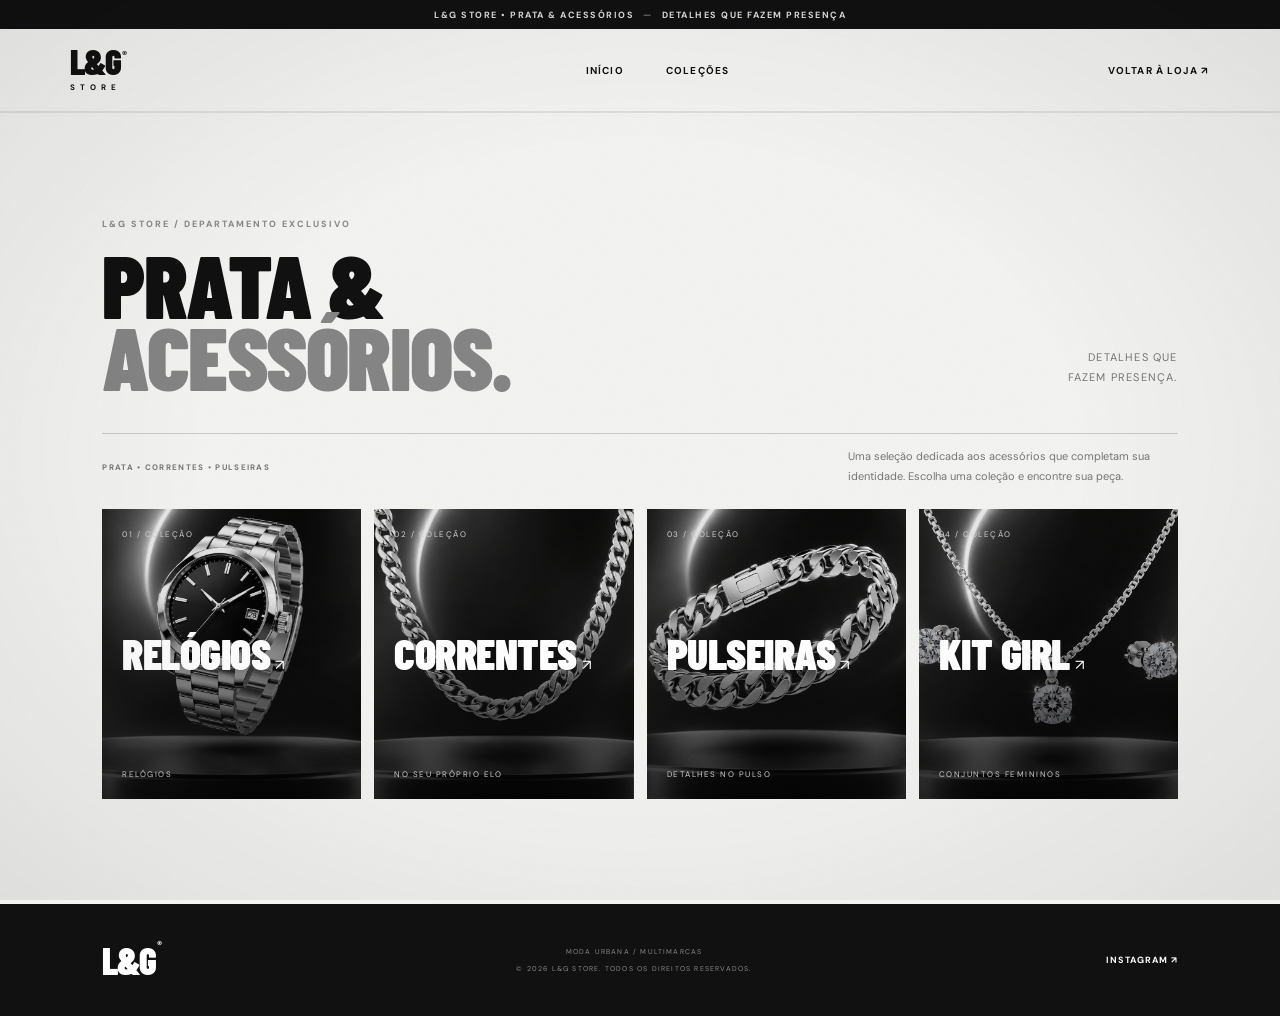
==== commit 82496498: "Padroniza atendimento pelo Instagram" ====
--- a/acessorios.html
+++ b/acessorios.html
@@ -47,7 +47,7 @@
   <footer class="site-footer">
     <a class="footer-logo" href="index.html">L&amp;G<span>®</span></a>
     <div class="footer-center"><span>MODA URBANA / MULTIMARCAS</span><span>© 2026 L&amp;G STORE. TODOS OS DIREITOS RESERVADOS.</span></div>
-    <a class="footer-contact" href="https://wa.me/5511958593868" target="_blank" rel="noopener">WHATSAPP ↗</a>
+    <a class="footer-contact" href="https://ig.me/m/lgstore.20.26" target="_blank" rel="noopener">INSTAGRAM ↗</a>
   </footer>
   <script>
     const money=value=>new Intl.NumberFormat("pt-BR",{style:"currency",currency:"BRL"}).format(Number(value)||0);
--- a/assets/style.css
+++ b/assets/style.css
@@ -1,5 +1,5 @@
 :root{--black:#111;--ink:#171717;--gray:#777;--mid:#b9b9b9;--paper:#f3f3f1;--white:#fff;--line:#dededb;--display:"Barlow Condensed",Impact,sans-serif;--body:"DM Sans",Arial,sans-serif}*{box-sizing:border-box}html{scroll-behavior:smooth}body{margin:0;background:var(--paper);color:var(--black);font-family:var(--body);-webkit-font-smoothing:antialiased}a{color:inherit;text-decoration:none}button{font:inherit}.announcement{height:29px;background:var(--black);color:#ddd;display:flex;align-items:center;justify-content:center;gap:9px;font-size:9px;letter-spacing:1.5px;font-weight:700}.announcement span{color:#777}.site-header{height:83px;padding:0 5.5%;display:flex;align-items:center;justify-content:space-between;background:var(--paper);border-bottom:1px solid var(--line);position:relative;z-index:20}.wordmark{font-family:var(--display);font-weight:900;font-size:35px;line-height:.75;letter-spacing:-2px;position:relative}.wordmark>span,.footer-logo span{font:700 10px var(--body);vertical-align:top;letter-spacing:0;margin-left:2px}.wordmark small{display:block;font:700 8px var(--body);letter-spacing:5px;margin-top:7px}.desktop-nav{display:flex;gap:42px;margin-left:80px}.desktop-nav a,.bag-link{font-size:10px;letter-spacing:1.2px;font-weight:700}.desktop-nav a{transition:opacity .2s}.desktop-nav a:hover,.footer-contact:hover{opacity:.55}.header-actions{display:flex;align-items:center;gap:25px}.icon-button,.menu-toggle{border:0;background:none;padding:7px;cursor:pointer}.icon-button svg,.search-panel svg{width:21px;height:21px;fill:none;stroke:currentColor;stroke-width:1.7}.bag-link{display:flex;gap:9px;align-items:center}.bag-link span{background:var(--black);color:#fff;border-radius:50%;width:19px;height:19px;display:grid;place-items:center;font-size:9px}.menu-toggle{display:none}.search-panel{position:absolute;z-index:30;top:112px;left:0;width:100%;background:#fff;padding:24px 8% 28px;box-shadow:0 15px 30px #00000012}.search-panel[hidden]{display:none}.search-panel form{display:flex;align-items:center;gap:15px;border-bottom:1px solid #aaa;padding:0 0 13px}.search-panel input{border:0;outline:0;flex:1;font:500 16px var(--body);background:transparent;color:var(--black)}.search-panel form button{border:0;background:none;cursor:pointer;font-size:18px}.search-results{padding-top:14px;font-size:12px;color:#777}.search-result{display:flex;justify-content:space-between;padding:10px 0;border-bottom:1px solid #eee;color:var(--black)}.hero{min-height:590px;background:#151515;color:white;position:relative;overflow:hidden;padding:86px 8% 65px;display:flex;align-items:center}.hero:after{content:"";position:absolute;inset:0;background:linear-gradient(90deg,#111 0%,#111 46%,#111c 70%,#1118 100%);pointer-events:none}.hero-grain{position:absolute;inset:0;opacity:.12;background-image:url("data:image/svg+xml,%3Csvg viewBox='0 0 180 180' xmlns='http://www.w3.org/2000/svg'%3E%3Cfilter id='n'%3E%3CfeTurbulence type='fractalNoise' baseFrequency='.9' numOctaves='3' stitchTiles='stitch'/%3E%3C/filter%3E%3Crect width='100%25' height='100%25' filter='url(%23n)' opacity='.4'/%3E%3C/svg%3E")}.hero-copy{position:relative;z-index:2;max-width:650px}.eyebrow{font-size:9px;letter-spacing:2px;font-weight:700;color:#aaa;margin:0 0 23px;display:flex;align-items:center;gap:10px}.eyebrow-line{height:1px;width:28px;background:#aaa}.hero h1,.section-heading h2,.manifesto h2{font:900 clamp(70px,10vw,142px)/.78 var(--display);letter-spacing:-3px;margin:0;text-transform:uppercase}.hero h1 span{color:#8c8c8c}.hero h1 em{font-style:normal;font-size:.69em;letter-spacing:-1px;display:inline-block;margin-top:12px}.hero-description{max-width:370px;color:#bcbcbc;font-size:12px;line-height:1.8;margin:30px 0 28px}.button{min-height:48px;padding:0 22px;display:inline-flex;align-items:center;justify-content:space-between;gap:28px;font-size:9px;font-weight:700;letter-spacing:1.2px;border:1px solid transparent;cursor:pointer;transition:background .2s,color .2s,transform .2s}.button:hover{transform:translateY(-2px)}.button-light{background:#f1f1ef;color:#111}.button-light:hover{background:#bbb}.hero-art{position:absolute;right:8%;top:50%;transform:translateY(-50%);width:37%;height:77%;border:1px solid #ffffff30;background:linear-gradient(145deg,#3a3a3a,#171717 62%);overflow:hidden}.hero-art:before{content:"";position:absolute;width:72%;height:120%;left:15%;top:-10%;background:linear-gradient(130deg,#777,#252525 42%,#555 43%,#1c1c1c 68%);transform:rotate(14deg);opacity:.65}.hero-art:after{content:"";position:absolute;inset:0;background:linear-gradient(110deg,transparent 30%,#fff1 50%,transparent 70%)}.hero-stamp{position:absolute;top:23px;left:23px;z-index:2;font:900 31px/.8 var(--display);letter-spacing:-1px}.hero-stamp small{font:600 6px var(--body);letter-spacing:1.5px}.hero-vertical{position:absolute;right:18px;top:24px;writing-mode:vertical-rl;font-size:7px;letter-spacing:2px;color:#bbb;z-index:2}.hero-index{position:absolute;bottom:23px;left:23px;font:700 13px var(--display);z-index:2}.hero-index span{color:#777;margin:0 5px}.hero-big-type{position:absolute;right:13px;bottom:34px;text-align:right;font:900 clamp(46px,7vw,96px)/.75 var(--display);letter-spacing:-4px;z-index:2}.hero-big-type span{color:#999}.hero-bottom{position:absolute;z-index:3;bottom:21px;left:8%;right:8%;display:flex;justify-content:space-between;color:#929292;font-size:7px;letter-spacing:1.5px}.ticker{overflow:hidden;background:#d9d9d6;border-bottom:1px solid #c7c7c3;padding:15px 0}.ticker-track{display:flex;align-items:center;justify-content:space-around;gap:35px;white-space:nowrap;font:800 17px var(--display);letter-spacing:1px}.ticker-track b{font-size:15px;color:#777}.section{padding:105px 8%}.section-heading{display:flex;align-items:flex-end;justify-content:space-between;margin-bottom:42px}.dark-eyebrow{color:#888;margin-bottom:18px}.section-heading h2{font-size:clamp(58px,7vw,92px);line-height:.8;letter-spacing:-1.5px}.section-heading h2 span{color:#858585}.section-note{font-size:11px;line-height:1.8;color:#777;margin:0 0 4px}.category-grid{display:grid;grid-template-columns:1.1fr 1fr 1fr;gap:13px}.category-card{min-height:320px;position:relative;overflow:hidden;padding:20px;color:#fff;background:#272727;display:flex;flex-direction:column;justify-content:space-between;isolation:isolate}.category-card:before{content:"";position:absolute;inset:0;z-index:-1;opacity:.9;transition:transform .5s}.category-card:hover:before{transform:scale(1.06)}.category-one:before{background:linear-gradient(135deg,#777,#252525 65%)}.category-two:before{background:linear-gradient(135deg,#4b4b4b,#171717 75%)}.category-three:before{background:linear-gradient(135deg,#999,#333 75%)}.category-card:after{content:"";position:absolute;inset:0;background:linear-gradient(0deg,#0009,transparent 70%);z-index:-1}.category-number,.category-card small{font-size:8px;letter-spacing:1.5px;color:#d0d0d0}.category-card strong{font:900 clamp(36px,5vw,65px)/.8 var(--display);letter-spacing:-1px}.category-card strong span{font:400 19px var(--body);margin-left:8px}.products-section{background:#e8e8e5;padding-top:92px}.products-heading{margin-bottom:50px}.product-toolbar{display:flex;justify-content:space-between;border-top:1px solid #c9c9c5;padding:13px 0;font-size:8px;font-weight:700;letter-spacing:1.3px;color:#777}.text-button{border:0;background:none;font-size:8px;font-weight:700;letter-spacing:1px;cursor:pointer}.product-grid{display:grid;grid-template-columns:repeat(4,minmax(0,1fr));gap:14px}.product-card{min-width:0}.product-image{aspect-ratio:3/4;background:#d1d1ce;display:grid;place-items:center;position:relative;overflow:hidden}.product-image img{width:100%;height:100%;object-fit:cover}.product-placeholder{font:900 42px var(--display);color:#999;letter-spacing:-2px}.product-info{padding:13px 1px;display:flex;justify-content:space-between;gap:10px}.product-info h3{font-size:11px;margin:0 0 5px}.product-info p{font-size:9px;color:#777;margin:0}.product-price{font-size:11px;font-weight:700;white-space:nowrap}.product-buy{width:100%;border:1px solid #aaa;background:transparent;padding:12px;font-size:8px;letter-spacing:1px;font-weight:700;cursor:pointer}.product-buy:hover{background:#111;color:#fff}.catalog-empty{text-align:center;padding:65px 20px 40px}.empty-mark{font:900 42px var(--display);color:#aaa}.catalog-empty h3{font:900 38px/.9 var(--display);margin:14px 0}.catalog-empty p{font-size:11px;color:#777;max-width:330px;line-height:1.7;margin:0 auto}.manifesto{background:#181818;color:#fff;padding:27px 8% 75px}.manifesto-top{display:flex;justify-content:space-between;border-bottom:1px solid #444;padding-bottom:18px;margin-bottom:74px;font-size:8px;letter-spacing:1.5px;color:#aaa}.manifesto .eyebrow{margin-bottom:24px}.manifesto h2{font-size:clamp(64px,10vw,130px)}.manifesto h2 span{color:#777}.manifesto-bottom{display:flex;justify-content:space-between;align-items:flex-end;margin-top:43px}.manifesto-bottom p{max-width:330px;color:#aaa;font-size:11px;line-height:1.8;margin:0}.button-outline{border-color:#777;color:#fff}.button-outline:hover{background:#fff;color:#111}.site-footer{background:#111;color:#fff;padding:34px 8%;display:flex;align-items:center;justify-content:space-between}.footer-logo{font:900 37px var(--display);letter-spacing:-2px}.footer-center{display:flex;flex-direction:column;gap:8px;text-align:center;font-size:7px;letter-spacing:1.2px;color:#888}.footer-contact{font-size:9px;letter-spacing:1px;font-weight:700}.bag-drawer{position:fixed;z-index:60;right:0;top:0;height:100dvh;width:min(460px,100%);background:var(--paper);padding:30px;display:flex;flex-direction:column;transform:translateX(105%);transition:transform .3s ease}.bag-drawer.open{transform:translateX(0)}.bag-head{display:flex;justify-content:space-between;align-items:flex-start;border-bottom:1px solid #ccc;padding-bottom:20px}.bag-head h2{font:900 38px var(--display);margin:0}.bag-head h2 span{color:#888}.close-button{border:0;background:none;font-size:20px;cursor:pointer}.bag-items{flex:1;overflow:auto;padding:20px 0}.bag-empty{font-size:12px;color:#777}.bag-row{display:flex;justify-content:space-between;gap:12px;border-bottom:1px solid #ddd;padding:13px 0;font-size:11px}.bag-row button{border:0;background:none;text-decoration:underline;font-size:9px;cursor:pointer}.bag-footer{border-top:1px solid #ccc;padding-top:18px}.bag-total{display:flex;justify-content:space-between;margin-bottom:18px;font-size:10px;letter-spacing:1px}.button-dark{background:#111;color:#fff;width:100%}.button-dark:disabled{opacity:.4;cursor:not-allowed}.bag-footer small{display:block;text-align:center;color:#888;font-size:9px;margin-top:12px}.drawer-backdrop{position:fixed;inset:0;background:#0008;z-index:50;opacity:0;visibility:hidden;transition:.3s}.drawer-backdrop.visible{opacity:1;visibility:visible}.mobile-menu{display:none}
-@media(max-width:760px){.announcement{font-size:7px;letter-spacing:1px}.site-header{height:70px;padding:0 5%}.wordmark{font-size:30px}.desktop-nav{display:none}.header-actions{gap:13px}.bag-link{font-size:9px}.menu-toggle{display:flex;flex-direction:column;gap:5px}.menu-toggle span{width:20px;height:1px;background:#111}.search-panel{top:99px;padding:20px 5%}.search-panel input{font-size:13px}.hero{min-height:650px;padding:75px 7% 75px;align-items:flex-start}.hero:after{background:linear-gradient(180deg,#111 0%,#111e 50%,#1119 100%)}.hero-copy{margin-top:20px}.hero h1{font-size:clamp(65px,15vw,105px)}.hero-description{font-size:11px;max-width:300px;margin-top:24px}.hero-art{width:66%;height:42%;right:7%;top:auto;bottom:62px;transform:none;opacity:.72}.hero-big-type{font-size:65px}.hero-bottom{left:7%;right:7%;font-size:6px;bottom:18px}.hero-bottom span:nth-child(2){display:none}.ticker-track{justify-content:flex-start;gap:22px;font-size:14px}.section{padding:72px 6%}.section-heading{align-items:flex-start;gap:20px;flex-direction:column;margin-bottom:30px}.section-heading h2{font-size:70px}.section-note{font-size:10px}.category-grid{grid-template-columns:1fr 1fr;gap:9px}.category-card{min-height:220px;padding:14px}.category-card:first-child{grid-column:span 2;min-height:245px}.category-card strong{font-size:clamp(36px,10vw,54px)}.category-number,.category-card small{font-size:7px}.products-section{padding-top:70px}.product-grid{grid-template-columns:repeat(2,minmax(0,1fr));gap:18px 10px}.product-info{flex-direction:column;gap:6px}.product-info h3{font-size:10px}.product-price{font-size:10px}.product-buy{padding:11px 5px;font-size:7px}.catalog-empty{padding:48px 10px 30px}.manifesto{padding:25px 6% 55px}.manifesto-top{margin-bottom:60px;font-size:7px}.manifesto h2{font-size:clamp(58px,13vw,90px)}.manifesto-bottom{align-items:flex-start;flex-direction:column;gap:25px}.site-footer{padding:28px 6%;display:grid;grid-template-columns:1fr 1fr;gap:20px}.footer-center{text-align:left;grid-column:1/-1;grid-row:2}.footer-contact{text-align:right}.bag-drawer{padding:23px}.mobile-menu{position:absolute;z-index:19;top:99px;left:0;right:0;background:#f3f3f1;padding:22px 6%;display:none;flex-direction:column}.mobile-menu.open{display:flex}.mobile-menu a{padding:15px 0;border-bottom:1px solid #ddd;font:800 24px var(--display)}}
+@media(max-width:760px){.announcement{font-size:7px;letter-spacing:1px}.site-header{height:70px;padding:0 5%}.wordmark{font-size:30px}.desktop-nav{display:none}.header-actions{gap:13px}.bag-link{font-size:9px}.menu-toggle{display:flex;flex-direction:column;gap:5px}.menu-toggle span{width:20px;height:1px;background:#111}.search-panel{top:99px;padding:20px 5%}.search-panel input{font-size:16px}.hero{min-height:650px;padding:75px 7% 75px;align-items:flex-start}.hero:after{background:linear-gradient(180deg,#111 0%,#111e 50%,#1119 100%)}.hero-copy{margin-top:20px}.hero h1{font-size:clamp(65px,15vw,105px)}.hero-description{font-size:11px;max-width:300px;margin-top:24px}.hero-art{width:66%;height:42%;right:7%;top:auto;bottom:62px;transform:none;opacity:.72}.hero-big-type{font-size:65px}.hero-bottom{left:7%;right:7%;font-size:6px;bottom:18px}.hero-bottom span:nth-child(2){display:none}.ticker-track{justify-content:flex-start;gap:22px;font-size:14px}.section{padding:72px 6%}.section-heading{align-items:flex-start;gap:20px;flex-direction:column;margin-bottom:30px}.section-heading h2{font-size:70px}.section-note{font-size:10px}.category-grid{grid-template-columns:1fr 1fr;gap:9px}.category-card{min-height:220px;padding:14px}.category-card:first-child{grid-column:span 2;min-height:245px}.category-card strong{font-size:clamp(36px,10vw,54px)}.category-number,.category-card small{font-size:7px}.products-section{padding-top:70px}.product-grid{grid-template-columns:repeat(2,minmax(0,1fr));gap:18px 10px}.product-info{flex-direction:column;gap:6px}.product-info h3{font-size:10px}.product-price{font-size:10px}.product-buy{padding:11px 5px;font-size:7px}.catalog-empty{padding:48px 10px 30px}.manifesto{padding:25px 6% 55px}.manifesto-top{margin-bottom:60px;font-size:7px}.manifesto h2{font-size:clamp(58px,13vw,90px)}.manifesto-bottom{align-items:flex-start;flex-direction:column;gap:25px}.site-footer{padding:28px 6%;display:grid;grid-template-columns:1fr 1fr;gap:20px}.footer-center{text-align:left;grid-column:1/-1;grid-row:2}.footer-contact{text-align:right}.bag-drawer{padding:23px}.mobile-menu{position:absolute;z-index:19;top:99px;left:0;right:0;background:#f3f3f1;padding:22px 6%;display:none;flex-direction:column}.mobile-menu.open{display:flex}.mobile-menu a{padding:15px 0;border-bottom:1px solid #ddd;font:800 24px var(--display)}}
 @media(min-width:761px) and (max-width:1000px){.hero{padding-left:6%;padding-right:6%}.hero-art{right:6%;width:39%}.hero h1{font-size:100px}.section{padding-left:6%;padding-right:6%}.category-card{min-height:260px}.product-grid{grid-template-columns:repeat(3,minmax(0,1fr))}}
 
 /* Silver department */
@@ -177,3 +177,183 @@
 
 /* Alinhamento uniforme das quatro coleções de acessórios */
 .silver-grid{grid-template-columns:repeat(4,minmax(0,1fr));align-items:stretch}.silver-card{min-width:0;min-height:290px}.silver-kits strong{white-space:nowrap}@media(min-width:761px) and (max-width:1050px){.silver-grid{grid-template-columns:repeat(2,minmax(0,1fr))}}@media(max-width:760px){.silver-grid{grid-template-columns:repeat(2,minmax(0,1fr));gap:9px}.silver-card{min-height:220px;padding:14px}.silver-kits strong{font-size:clamp(22px,6vw,34px);white-space:nowrap}}
+
+
+/* Banner principal: slideshow automático sem controles ou interação */
+.hero-art{isolation:isolate;background:#171717}
+.hero-art:before{content:none}
+.hero-art:after{z-index:1;background:linear-gradient(110deg,#1118 0%,#1112 45%,#1119 100%)}
+.hero-slide{position:absolute;inset:0;width:100%;height:100%;object-fit:cover;opacity:0;z-index:0;animation:heroSlideShow 24s ease-in-out infinite,heroSlideZoom 8s ease-in-out infinite alternate;will-change:opacity,transform}
+.hero-slide-one{animation-delay:0s,0s}
+.hero-slide-two{animation-delay:-8s,-8s}
+.hero-slide-three{animation-delay:-16s,-16s}
+.hero-stamp,.hero-vertical,.hero-index,.hero-big-type{z-index:2}
+@keyframes heroSlideShow{0%,3%{opacity:0}7%,28%{opacity:1}32%,100%{opacity:0}}
+@keyframes heroSlideZoom{from{transform:scale(1.02)}to{transform:scale(1.12)}}
+@media(prefers-reduced-motion:reduce){.hero-slide{animation:none;opacity:0;transform:none}.hero-slide-one{opacity:1}}
+
+
+/* Banner principal — imagens maiores, claras e em destaque */
+.hero:after{
+  background:linear-gradient(90deg,#111 0%,#111 34%,#1118 53%,#1112 100%);
+}
+.hero-art{
+  width:48%;
+  height:88%;
+  right:5%;
+  border:0;
+  background:#242424;
+}
+.hero-art:after{
+  background:linear-gradient(0deg,#0005 0%,transparent 28%);
+}
+.hero-slide{
+  filter:brightness(1.22) contrast(1.04) saturate(1.12);
+  object-position:center center;
+}
+@media(max-width:760px){
+  .hero:after{
+    background:linear-gradient(180deg,#111 0%,#111f 34%,#1118 55%,#1112 100%);
+  }
+  .hero-art{
+    width:86%;
+    height:45%;
+    right:7%;
+    bottom:62px;
+    opacity:1;
+  }
+  .hero-slide{
+    filter:brightness(1.25) contrast(1.04) saturate(1.12);
+  }
+}
+
+
+/* Slideshow ocupa todo o banner, com fotos centralizadas */
+.hero{isolation:isolate}
+.hero:after{background:transparent;z-index:1}
+.hero-grain{z-index:2;pointer-events:none}
+.hero-copy{z-index:3}
+.hero-art{
+  inset:0;
+  top:0;
+  right:0;
+  width:100%;
+  height:100%;
+  transform:none;
+  border:0;
+  z-index:0;
+  background:#171717;
+}
+.hero-art:after{
+  z-index:1;
+  background:linear-gradient(90deg,rgba(0,0,0,.78) 0%,rgba(0,0,0,.48) 38%,rgba(0,0,0,.12) 100%);
+}
+.hero-slide{
+  object-fit:cover;
+  object-position:50% 50%;
+  width:100%;
+  height:100%;
+}
+.hero-stamp,.hero-vertical,.hero-index,.hero-big-type{display:none}
+@media(max-width:760px){
+  .hero-art{
+    inset:0;
+    width:100%;
+    height:100%;
+    right:0;
+    top:0;
+    bottom:0;
+    opacity:1;
+  }
+  .hero-art:after{
+    background:linear-gradient(180deg,rgba(0,0,0,.62) 0%,rgba(0,0,0,.38) 45%,rgba(0,0,0,.18) 100%);
+  }
+  .hero-slide{object-position:center center}
+}
+
+
+/* Banner em camada de fundo: fotos também passam por trás do título */
+.hero{position:relative;isolation:isolate;overflow:hidden}
+.hero-art{z-index:-1}
+.hero:after{
+  z-index:0;
+  background:linear-gradient(90deg,rgba(0,0,0,.72) 0%,rgba(0,0,0,.48) 42%,rgba(0,0,0,.16) 100%);
+}
+.hero-grain{z-index:1;pointer-events:none}
+.hero-copy{position:relative;z-index:2}
+.hero-bottom{z-index:3}
+@media(max-width:760px){
+  .hero:after{
+    background:linear-gradient(180deg,rgba(0,0,0,.62) 0%,rgba(0,0,0,.4) 55%,rgba(0,0,0,.18) 100%);
+  }
+}
+
+
+/* Banner principal — redução sutil da altura */
+.hero{min-height:540px}
+@media(max-width:760px){.hero{min-height:590px}}
+
+
+/* Transição fluida entre páginas/abas internas da loja */
+@view-transition{navigation:auto}
+::view-transition-old(root){
+  animation:lg-page-out .22s ease both;
+}
+::view-transition-new(root){
+  animation:lg-page-in .38s cubic-bezier(.22,.7,.25,1) both;
+}
+@keyframes lg-page-out{
+  to{opacity:0;filter:blur(2px);transform:translateY(-5px)}
+}
+@keyframes lg-page-in{
+  from{opacity:0;filter:blur(2px);transform:translateY(8px)}
+  to{opacity:1;filter:blur(0);transform:translateY(0)}
+}
+@media(prefers-reduced-motion:reduce){
+  ::view-transition-old(root),::view-transition-new(root){animation:none}
+}
+
+
+/* Atmosfera cinematográfica global — textura, vinheta e movimentos sutis */
+body{position:relative;isolation:isolate}
+body:before{
+  content:"";
+  position:fixed;
+  inset:0;
+  z-index:900;
+  pointer-events:none;
+  opacity:.075;
+  background-image:url("data:image/svg+xml,%3Csvg viewBox='0 0 180 180' xmlns='http://www.w3.org/2000/svg'%3E%3Cfilter id='filmgrain'%3E%3CfeTurbulence type='fractalNoise' baseFrequency='.82' numOctaves='3' stitchTiles='stitch'/%3E%3C/filter%3E%3Crect width='100%25' height='100%25' filter='url(%23filmgrain)' opacity='.55'/%3E%3C/svg%3E");
+  background-size:180px 180px;
+  mix-blend-mode:multiply;
+}
+body:after{
+  content:"";
+  position:fixed;
+  inset:0;
+  z-index:899;
+  pointer-events:none;
+  background:radial-gradient(ellipse at center,transparent 48%,rgba(0,0,0,.075) 100%);
+}
+main>section,.ticker,.site-footer{
+  animation:lg-cinema-arrive .85s cubic-bezier(.2,.65,.25,1) both;
+}
+main>section:nth-of-type(2){animation-delay:.06s}
+main>section:nth-of-type(3){animation-delay:.12s}
+main>section:nth-of-type(4){animation-delay:.18s}
+@keyframes lg-cinema-arrive{
+  from{opacity:0;transform:translateY(14px);filter:blur(3px)}
+  to{opacity:1;transform:translateY(0);filter:blur(0)}
+}
+.product-image img,.details-gallery img,.detail-main-image,.category-card:before,.silver-card:before{
+  transition:transform .75s cubic-bezier(.2,.65,.25,1),filter .75s ease;
+}
+.product-card:hover .product-image img,
+.details-gallery img:hover,.detail-main-image:hover{
+  transform:scale(1.025);
+  filter:contrast(1.04) saturate(1.06);
+}
+@media(prefers-reduced-motion:reduce){
+  main>section,.ticker,.site-footer{animation:none}
+  .product-image img,.details-gallery img,.detail-main-image,.category-card:before,.silver-card:before{transition:none}
+}
